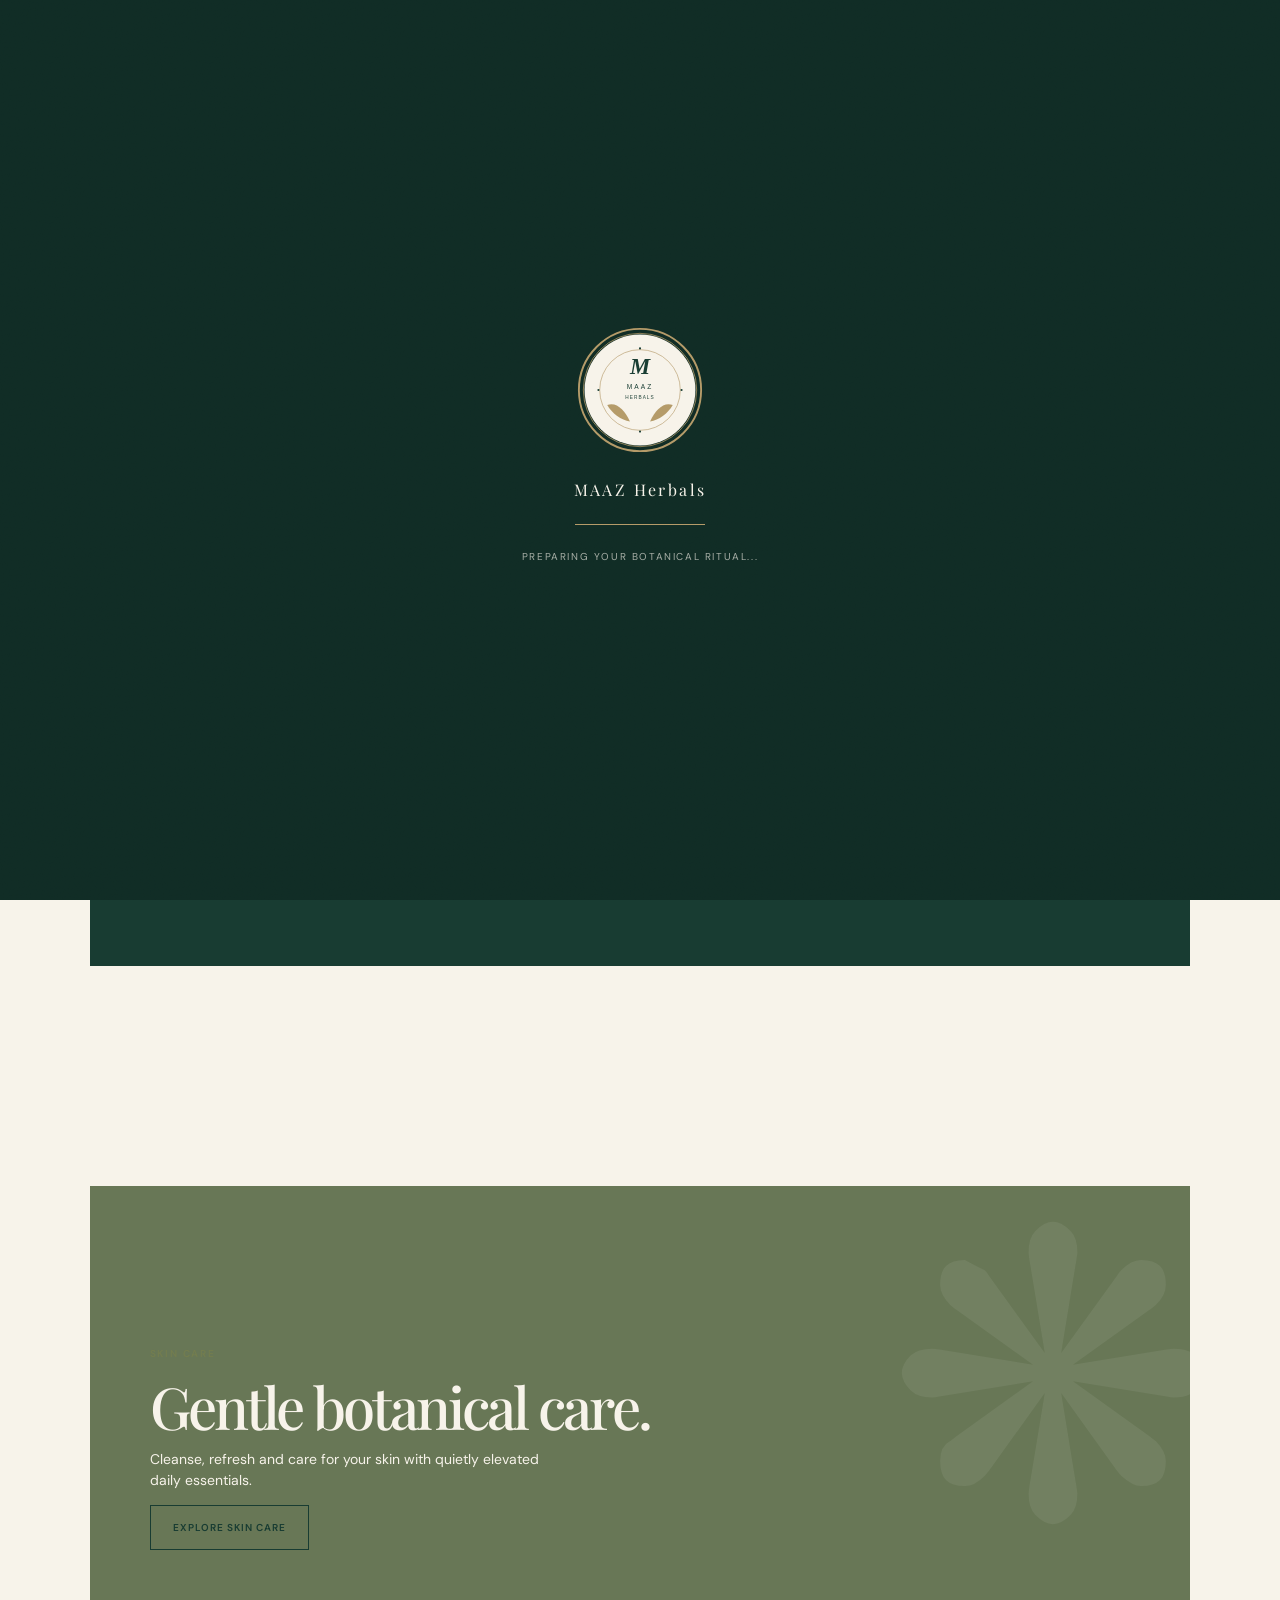
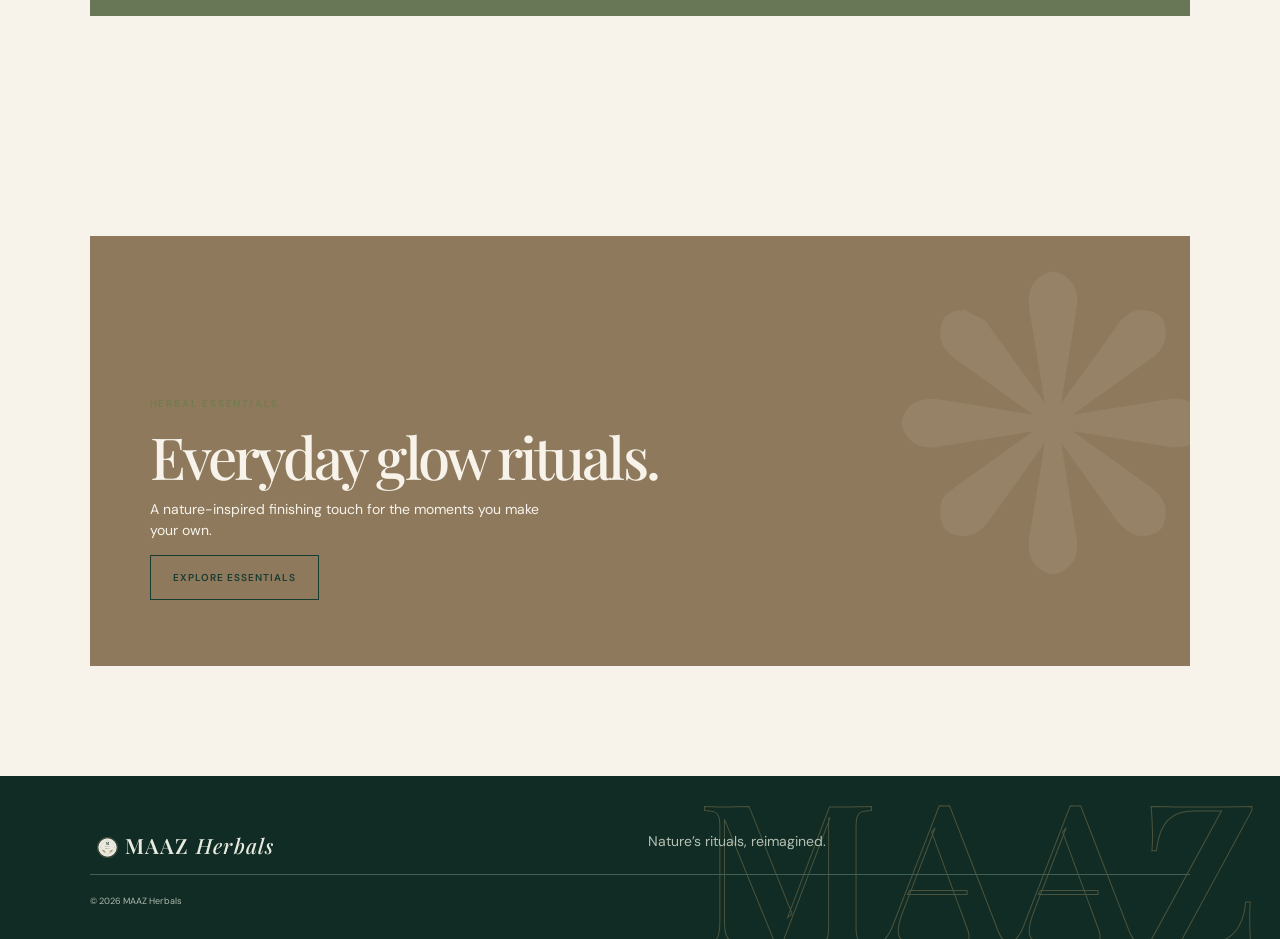
==== collections.html @ fff47025 "V1" ====
<!doctype html>
<html lang="en">

<head>
    <meta charset="UTF-8">
    <meta name="viewport" content="width=device-width,initial-scale=1">
    <title>Collections — MAAZ Herbals</title>
    <link rel="preconnect" href="https://fonts.googleapis.com">
    <link rel="preconnect" href="https://fonts.gstatic.com" crossorigin>
    <link
        href="https://fonts.googleapis.com/css2?family=DM+Sans:wght@400;500;600&family=Playfair+Display:ital,wght@0,500;0,600;1,500;1,600&display=swap"
        rel="stylesheet">
    <link rel="stylesheet" href="styles.css">
    <link rel="stylesheet" href="page.css">
    <link rel="stylesheet" href="premium.css">
</head>

<body>
    <div class="loader" id="loader"><img class="loader-seal" src="assets/maaz-seal.svg" alt="MAAZ Herbals seal">
        <div class="loader-name">MAAZ Herbals</div>
        <div class="loader-line"></div>
        <p>Preparing your botanical ritual...</p>
    </div>
    <header class="nav scrolled"><a class="brand" href="index.html"><i class="seal" aria-hidden="true"></i>MAAZ
            <span>Herbals</span></a>
        <nav><a href="index.html">Home</a><a href="shop.html">Shop</a><a href="collections.html">Collections</a><a
                href="story.html">Our Story</a></nav>
    </header>
    <main>
        <section class="page-hero reveal">
            <p class="eyebrow">N° 03 — Explore by ritual</p>
            <h1>Collections for your<br><em>everyday.</em></h1>
        </section>
        <section class="section">
            <div class="collection-banner reveal">
                <div>
                    <p class="eyebrow">Hair Care</p>
                    <h2>Rooted hair rituals.</h2>
                    <p>Discover our nature-inspired essential for an intentional hair-care moment.</p><a class="button"
                        href="shop.html">Explore hair care</a>
                </div>
        </section>
        <section class="section">
            <div class="collection-banner reveal" style="background:#687756">
                <div>
                    <p class="eyebrow">Skin Care</p>
                    <h2>Gentle botanical care.</h2>
                    <p>Cleanse, refresh and care for your skin with quietly elevated daily essentials.</p><a
                        class="button" href="shop.html">Explore skin care</a>
                </div>
        </section>
        <section class="section">
            <div class="collection-banner reveal" style="background:#8e795c">
                <div>
                    <p class="eyebrow">Herbal Essentials</p>
                    <h2>Everyday glow rituals.</h2>
                    <p>A nature-inspired finishing touch for the moments you make your own.</p><a class="button"
                        href="shop.html">Explore essentials</a>
                </div>
        </section>
    </main>
    <footer><b class="foot-mark">MAAZ</b><a class="brand" href="index.html"><i class="seal" aria-hidden="true"></i>MAAZ
            <span>Herbals</span></a>
        <p>Nature’s rituals, reimagined.</p><small>© 2026 MAAZ Herbals</small>
    </footer>
</body>

</html>
---- styles.css ----
:root{--forest:#183c32;--dark:#102c25;--sage:#aab8a0;--olive:#737d4f;--cream:#f7f3ea;--beige:#e9e0d2;--gold:#b49a68;--ink:#242824;--serif:'Playfair Display',Georgia,serif;--sans:'DM Sans',Arial,sans-serif}*{box-sizing:border-box}html{scroll-behavior:smooth}body{margin:0;background:var(--cream);color:var(--ink);font-family:var(--sans);font-size:14px;line-height:1.5}.locked{overflow:hidden}a{color:inherit;text-decoration:none}button,input,select{font:inherit}.loader{position:fixed;z-index:30;inset:0;background:var(--dark);color:var(--cream);display:grid;place-content:center;text-align:center;transition:opacity .7s,visibility .7s}.loader.done{opacity:0;visibility:hidden}.loader-mark{font:100px var(--serif);line-height:.8}.loader-name{font:16px var(--serif);letter-spacing:.15em;margin-top:14px}.loader-line{width:130px;border-top:1px solid var(--gold);margin:24px auto 14px;animation:line 2s ease-in-out infinite}.loader p,.eyebrow{font-size:10px;letter-spacing:.16em;text-transform:uppercase}.loader p{opacity:.65}@keyframes line{50%{width:20px}}.nav{height:82px;position:fixed;z-index:15;top:0;left:0;right:0;padding:0 5.5vw;display:flex;align-items:center;justify-content:space-between;color:var(--forest);transition:.3s}.nav.scrolled{height:66px;background:rgba(247,243,234,.94);border-bottom:1px solid #ded8cb;backdrop-filter:blur(8px)}.brand{font:600 21px var(--serif);letter-spacing:.06em}.brand span{font-style:italic;font-weight:500}.nav nav{display:flex;gap:31px;font-size:12px}.nav nav a:hover{color:var(--olive)}.nav-actions{display:flex;gap:16px;align-items:center}.nav button{background:none;border:0;color:inherit;cursor:pointer;font-size:13px;padding:6px}.nav button b{background:var(--forest);color:white;border-radius:50%;font-size:9px;padding:2px 5px}.menu{display:none}.hero{min-height:760px;display:grid;grid-template-columns:1.05fr .95fr;background:var(--beige);overflow:hidden}.hero-copy{padding:185px 7vw 80px;max-width:720px}.eyebrow{color:var(--olive);margin:0 0 17px;font-weight:600}.hero h1,h2{font:500 clamp(40px,5.1vw,76px)/.98 var(--serif);letter-spacing:-.045em;margin:0;color:var(--forest)}em{font-weight:500}.hero-copy>p:not(.eyebrow){max-width:400px;margin:28px 0;color:#47534b;font-size:15px}.button-row{display:flex;align-items:center;gap:27px}.button{border:1px solid var(--forest);background:transparent;color:var(--forest);padding:14px 22px;text-transform:uppercase;letter-spacing:.1em;font-size:10px;font-weight:600;cursor:pointer;transition:.25s;display:inline-block}.button.dark{background:var(--forest);color:var(--cream)}.button:hover{transform:translateY(-2px);background:var(--olive);border-color:var(--olive);color:white}.text-button{border:0;background:none;padding:0;cursor:pointer;font-size:11px;text-transform:uppercase;letter-spacing:.1em;font-weight:600}.text-button span{font-size:17px}.hero-art{position:relative;background:#d9dacd;overflow:hidden}.hero-art img{width:100%;height:100%;object-fit:cover;object-position:70% center;mix-blend-mode:multiply}.stamp{position:absolute;right:9%;bottom:9%;width:92px;height:92px;border:1px solid var(--forest);border-radius:50%;display:grid;place-content:center;text-align:center;color:var(--forest);font:9px/1.5 var(--sans);letter-spacing:.08em;transform:rotate(-12deg)}.section{padding:110px 7vw}.trust{display:grid;grid-template-columns:repeat(4,1fr);padding-top:37px;padding-bottom:37px;border-bottom:1px solid #d9d5ca;gap:20px}.trust div{display:grid;grid-template-columns:26px 1fr;align-items:center;border-right:1px solid #d9d5ca}.trust div:last-child{border:0}.trust i{grid-row:span 2;color:var(--olive);font-style:normal;font-size:20px}.trust strong{font-size:12px}.trust span{font-size:11px;color:#697168}.section-head{display:flex;justify-content:space-between;align-items:end;margin-bottom:42px}.section-head h2{font-size:45px}.product-grid{display:grid;grid-template-columns:repeat(4,1fr);gap:17px}.card{position:relative}.product-visual{background:#e6e1d4;height:310px;display:grid;place-items:center;overflow:hidden}.mock{position:relative;box-shadow:13px 18px 22px #7776;transition:transform .4s;display:grid;place-items:center;color:#eee;text-align:center;font:bold 11px var(--serif);letter-spacing:.12em}.card:hover .mock{transform:translateY(-8px) rotate(-2deg)}.mock i{font-weight:400}.mock.oil{width:92px;height:210px;background:linear-gradient(90deg,#513725,#9b673a,#3b261d);border-radius:9px 9px 18px 18px}.mock.oil:before{content:'';position:absolute;top:-28px;width:39px;height:30px;background:#28261d;border-radius:4px}.mock.jar{width:150px;height:115px;border-radius:8px 8px 25px 25px;background:#48604a}.mock.jar:before{content:'';position:absolute;top:-16px;width:162px;height:22px;background:#203c32;border-radius:5px}.mock.powder{width:145px;height:150px;background:#e9dac1;clip-path:polygon(9% 0,91% 0,100% 100%,0 100%);color:var(--forest)}.mock.bottle{width:105px;height:190px;background:#d9d1b9;border-radius:15px 15px 25px 25px;color:var(--forest)}.mock.bottle:before{content:'';position:absolute;top:-38px;width:35px;height:40px;border-radius:3px;background:#263c30}.mock span{position:relative;z-index:1}.card .eyebrow{margin:17px 0 4px;font-size:9px}.card h3{margin:0;font:500 19px var(--serif)}.price{font-size:12px;margin:7px 0 14px}.price small{margin-left:8px;color:var(--olive);font-size:9px}.add{border:0;border-top:1px solid #cfc9ba;width:100%;padding:12px 0;background:none;text-align:left;text-transform:uppercase;letter-spacing:.1em;font-size:9px;font-weight:bold;cursor:pointer}.add span{float:right;font-size:17px;line-height:9px}.wish{position:absolute;z-index:1;right:10px;top:9px;border:0;background:none;font-size:24px;color:var(--forest);cursor:pointer}.feature{background:var(--forest);color:var(--cream);display:grid;grid-template-columns:1fr 1fr;padding:0}.feature-image{height:600px;position:relative;overflow:hidden}.feature-image img{width:100%;height:100%;object-fit:cover;mix-blend-mode:screen;opacity:.8}.image-note{position:absolute;bottom:35px;left:35px;font:italic 20px var(--serif)}.feature-copy{padding:100px 10%;align-self:center}.feature h2{color:var(--cream);font-size:49px}.feature-copy>p:not(.eyebrow){color:#d7dfd4;margin:26px 0}.feature-copy ul{list-style:'—  ';padding-left:18px;margin:24px 0 33px;color:#d7dfd4;font-size:12px}.feature .button{border-color:var(--cream)}.categories{display:grid;grid-template-columns:repeat(3,1fr);gap:16px}.category{height:400px;display:flex;flex-direction:column;justify-content:end;padding:30px;color:white;position:relative;overflow:hidden;background:#677950}.category:before{content:'❋';font:280px/1 var(--serif);position:absolute;right:-35px;top:-45px;opacity:.18;transition:.5s}.category:hover:before{transform:scale(1.12) rotate(12deg)}.category.skin{background:#9a8767}.category.powder{background:#4d6040}.category span{font:32px var(--serif);z-index:1}.category small{margin:7px 0 22px;z-index:1}.category b{font-size:10px;letter-spacing:.1em;text-transform:uppercase;z-index:1}.story{padding:130px 14vw;background:#e4dfd1;display:grid;grid-template-columns:1.2fr 1fr;gap:90px;position:relative;overflow:hidden}.story h2{font-size:47px}.story>div:last-of-type{padding-top:50px;color:#576159}.story .text-button{margin-top:15px;color:var(--forest)}.story-leaf{position:absolute;right:4%;top:-60px;color:#bdc3b1;font:270px var(--serif);opacity:.55}.benefits{display:flex;justify-content:space-between;padding-top:28px;padding-bottom:28px;border-bottom:1px solid #d9d5ca;border-top:1px solid #d9d5ca;text-transform:uppercase;color:var(--forest);font-size:10px;letter-spacing:.08em}.benefits span:before{content:'✦';color:var(--gold);margin-right:8px}.newsletter{text-align:center;padding:120px 20px;background:#f0ebdf}.newsletter h2{font-size:54px}.newsletter>p:not(.eyebrow){color:#5c655c}.newsletter form{display:flex;max-width:480px;margin:28px auto 10px}.newsletter input,.filters input,.filters select{border:1px solid #bfbbae;background:transparent;padding:15px;font-size:12px;outline-color:var(--forest)}.newsletter input{flex:1;border-right:0}.newsletter .button{padding:14px 18px}.newsletter small{color:var(--olive)}.shop-all{background:#fbf9f3}.filters{display:flex;gap:10px;margin-bottom:28px}.filters input{flex:1}.filters select{min-width:160px}.cart,.search-panel{position:fixed;z-index:22;background:var(--cream);top:0;bottom:0;right:0;width:min(440px,100%);padding:55px 34px 30px;transform:translateX(105%);transition:transform .4s cubic-bezier(.2,.8,.2,1);box-shadow:-15px 0 30px #0002;overflow:auto}.search-panel{left:0;width:100%;transform:translateY(-105%);text-align:center;padding:100px 10vw}.cart.open,.search-panel.open{transform:none}.close{position:absolute;right:25px;top:20px;border:0;background:none;font-size:29px;cursor:pointer}.cart h2{font-size:36px;margin-bottom:30px}.cart-bottom{position:sticky;bottom:-30px;background:var(--cream);padding:20px 0 0;border-top:1px solid #d4cec0}.cart-bottom>div{display:flex;justify-content:space-between;font-size:13px}.cart-bottom small{display:block;color:#647064;margin:8px 0 15px}.cart-bottom .button{width:100%;margin-bottom:15px}.cart-bottom .text-button{display:block;margin:auto}.cart-item{display:grid;grid-template-columns:80px 1fr;gap:15px;margin:17px 0}.cart-item .mock{transform:scale(.55);margin:-45px auto}.cart-item>div:nth-child(2){padding-top:4px}.cart-item strong,.cart-item small{display:block;font-size:12px}.cart-item small{color:#657064;margin:4px 0}.qty{display:flex;align-items:center;gap:8px}.qty button{border:1px solid #cbc5b8;background:none;width:23px;height:23px;cursor:pointer}.qty .remove{width:auto;padding:0 6px;border:0;font-size:9px;text-transform:uppercase}.scrim{position:fixed;z-index:20;inset:0;background:#102c2588;opacity:0;pointer-events:none;transition:.25s}.scrim.open{opacity:1;pointer-events:auto}.search-panel input{width:min(700px,100%);font:34px var(--serif);border:0;border-bottom:1px solid var(--forest);padding:15px 0}.search-results{max-width:700px;margin:28px auto;text-align:left;display:grid;grid-template-columns:repeat(3,1fr);gap:15px}.search-results button{border:0;background:#eee8db;padding:12px;display:flex;align-items:center;gap:5px;text-align:left;cursor:pointer}.search-results .mock{transform:scale(.32);width:60px;height:75px;margin:-25px}.search-results small{display:block;color:#617063;font-size:9px;margin-top:3px}.search-results b{margin-left:auto}.empty{grid-column:1/-1;padding:40px 0;color:#667167;text-align:center}.cart-empty{padding:80px 0;text-align:left}.toast{position:fixed;z-index:40;right:25px;bottom:25px;background:var(--forest);color:white;padding:16px 20px;font-size:12px;transform:translateY(120px);transition:.3s;box-shadow:0 8px 20px #0003}.toast.show{transform:none}footer{padding:55px 7vw 30px;background:var(--dark);color:#e8ebdf;display:grid;grid-template-columns:1fr 1fr;gap:15px}footer p{color:#b6c0b3;margin:0}footer div{display:flex;gap:20px;justify-content:end;font-size:11px;text-transform:uppercase;letter-spacing:.08em}footer small{grid-column:1/-1;border-top:1px solid #406055;padding-top:20px;color:#afbaad;font-size:9px}@media(max-width:800px){.nav{height:65px;padding:0 5vw}.nav nav{display:none;position:absolute;top:65px;left:0;right:0;padding:20px 5vw;background:var(--cream);border-top:1px solid #ddd;flex-direction:column}.nav nav.mobile-open{display:flex}.account{display:none}.menu{display:block!important}.hero{grid-template-columns:1fr;min-height:auto}.hero-copy{padding:125px 7vw 55px}.hero-art{height:480px}.trust{grid-template-columns:1fr 1fr}.trust div:nth-child(2){border:0}.trust div:nth-child(-n+2){padding-bottom:15px;border-bottom:1px solid #d9d5ca}.trust div:nth-child(n+3){padding-top:15px}.product-grid{grid-template-columns:repeat(2,1fr)}.feature{grid-template-columns:1fr}.feature-image{height:360px}.feature-copy{padding:65px 7vw}.categories{grid-template-columns:1fr}.category{height:280px}.story{grid-template-columns:1fr;padding:90px 8vw;gap:25px}.story>div:last-of-type{padding-top:0}.benefits{flex-wrap:wrap;gap:18px}.filters{flex-wrap:wrap}.filters input{flex-basis:100%}.filters select{flex:1}.search-results{grid-template-columns:1fr 1fr}}@media(max-width:430px){.nav-actions{gap:4px}.nav-actions button{font-size:11px}.hero h1{font-size:47px}.section{padding:75px 5vw}.section-head h2,.feature h2,.story h2{font-size:38px}.product-visual{height:220px}.card h3{font-size:16px}.trust{padding-left:5vw;padding-right:5vw}.trust div{grid-template-columns:22px 1fr}.newsletter{padding:80px 20px}.newsletter h2{font-size:42px}.newsletter form{display:block}.newsletter input{width:100%;border-right:1px solid #bfbbae;margin-bottom:8px}.newsletter .button{width:100%}.search-panel{padding:90px 6vw}.search-panel input{font-size:25px}footer{grid-template-columns:1fr}footer div{justify-content:flex-start;flex-wrap:wrap}}
@media(prefers-reduced-motion:reduce){*,*:before,*:after{animation:none!important;transition:none!important}html{scroll-behavior:auto}}
---- page.css ----
.product-visual{border:0;width:100%;cursor:pointer;background:#e6e1d4}.product-image{width:100%;height:100%;object-fit:contain;display:block;mix-blend-mode:multiply;transition:transform .45s ease}.card:hover .product-image{transform:scale(1.07) translateY(-4px)}.product-page{padding-top:120px}.product-page-grid{display:grid;grid-template-columns:1fr 1fr;gap:8vw;margin-top:28px}.page-image{min-height:560px;background:#e7e1d4;padding:50px}.page-image .product-image{height:100%;object-fit:contain}.page-copy h1{font:500 52px/1 var(--serif);color:var(--forest);margin:0}.page-copy>p:not(.eyebrow){color:#58635b;margin:24px 0}.detail-price{font:18px var(--serif)!important;color:var(--forest)!important}.detail-price small{font:10px var(--sans);color:var(--olive);margin-left:9px}.detail-quantity{display:flex;gap:13px;align-items:center;margin:27px 0}.detail-quantity span{margin-right:auto;text-transform:uppercase;font-size:10px;letter-spacing:.1em}.detail-quantity button{width:30px;height:30px;background:none;border:1px solid #c8c1b2;cursor:pointer}.page-copy>.button{margin-right:7px}.page-copy details{border-top:1px solid #d0c9b9;padding:16px 0;font-size:12px}.page-copy details:last-child{border-bottom:1px solid #d0c9b9}.page-copy summary{text-transform:uppercase;letter-spacing:.1em;font-size:10px;font-weight:bold;cursor:pointer}.page-copy details p{color:#637067}.related h2{font-size:45px;margin-bottom:35px}.page-hero{padding:160px 7vw 80px;background:var(--beige);text-align:center}.page-hero h1{font:500 67px/1 var(--serif);color:var(--forest);margin:0}.page-hero p{max-width:520px;margin:18px auto;color:#576158}.collection-banner{min-height:430px;padding:60px;background:var(--forest);color:var(--cream);display:flex;align-items:end;position:relative;overflow:hidden}.collection-banner:after{content:'❋';position:absolute;right:-30px;top:-100px;font:400px var(--serif);color:#fff1;}.collection-banner h2{color:var(--cream);font-size:58px;position:relative;z-index:1}.collection-banner p{position:relative;z-index:1;max-width:420px}.story-page{padding:145px 12vw 110px;background:#e5e0d3;display:grid;grid-template-columns:1fr 1fr;gap:9vw}.story-page h1{font:500 64px/1 var(--serif);color:var(--forest);margin:0}.story-page p{font-size:16px;color:#516057}.story-values{display:grid;grid-template-columns:repeat(3,1fr);gap:16px}.story-values article{padding:30px;background:#f7f3ea}.story-values h3{font:24px var(--serif);color:var(--forest)}@media(max-width:700px){.product-page-grid,.story-page{grid-template-columns:1fr;gap:35px}.product-page{padding-top:95px}.page-image{min-height:350px;padding:25px}.page-copy h1,.page-hero h1,.story-page h1{font-size:42px}.product-page .button{width:100%;margin:5px 0}.story-page{padding:110px 7vw 70px}.story-values{grid-template-columns:1fr}.collection-banner{min-height:310px;padding:30px}.collection-banner h2{font-size:42px}}
---- premium.css ----
/* ==========================================================================
   MAAZ HERBALS — Premium & Artistic Pass
   Atmosphere · Typography · Identity · Motion · Parity
   Loaded after styles.css / page.css / campaign.css on every page.
   ========================================================================== */

/* ---------- 1. Atmosphere: paper grain, soft depth, rules ---------- */
body::after{content:'';position:fixed;inset:0;z-index:999;pointer-events:none;opacity:.05;mix-blend-mode:overlay;
background:url("data:image/svg+xml,%3Csvg xmlns='http://www.w3.org/2000/svg' width='160' height='160'%3E%3Cfilter id='n'%3E%3CfeTurbulence type='fractalNoise' baseFrequency='.85' numOctaves='3' stitchTiles='stitch'/%3E%3C/filter%3E%3Crect width='160' height='160' filter='url(%23n)'/%3E%3C/svg%3E")}
::selection{background:var(--gold);color:var(--cream)}
*{scrollbar-width:thin;scrollbar-color:var(--gold) transparent}
::-webkit-scrollbar{width:10px;height:10px}
::-webkit-scrollbar-track{background:transparent}
::-webkit-scrollbar-thumb{background:linear-gradient(180deg,var(--forest),var(--olive));border-radius:10px}
:focus-visible{outline:2px solid var(--gold);outline-offset:2px}
.scrim.open{backdrop-filter:blur(7px) saturate(.9)}
.nav.scrolled{border-bottom-color:var(--gold)}
.nav.scrolled{box-shadow:0 1px 0 var(--gold),0 10px 26px -14px #102c2530}
/* nav: consistent three-zone centering — brand | links | actions */
.nav{display:grid;grid-template-columns:1fr auto 1fr;align-items:center}
.nav nav{justify-self:center;gap:34px}
.nav nav a{font-size:14px;font-weight:600;letter-spacing:.03em}
.nav-actions{justify-self:end}
.nav-actions button{font-size:13px;font-weight:600}
.card{transition:transform .4s cubic-bezier(.2,.8,.2,1),box-shadow .4s cubic-bezier(.2,.8,.2,1);overflow:hidden}
.card:hover{transform:translateY(-5px);box-shadow:0 26px 48px -18px #102c2540}
.product-visual{box-shadow:0 6px 22px -14px #102c2540}
.filters input,.filters select{border-color:#c9c2b3}
.search-panel input{border-bottom:2px solid var(--gold)}
.cart-item{border-bottom:1px dashed #cfc9ba;padding-bottom:12px}
.cart .empty strong{font:500 19px var(--serif)}

/* ---------- 2. Typography: tighter display type, editorial details ---------- */
.hero h1,h2{letter-spacing:-.05em}
.section-head h2{letter-spacing:-.04em}
.story h2,.newsletter h2,.related h2,.story-page h1,.page-hero h1{letter-spacing:-.04em}
.eyebrow{letter-spacing:.18em}
.hero .eyebrow{color:var(--gold)}
.section-head .eyebrow:after,.page-hero .eyebrow:after{content:'';display:inline-block;width:34px;height:1px;background:var(--gold);margin:0 0 11px 10px}

/* animated link rules */
.nav nav a,.text-button,footer div a{position:relative}
.nav nav a:after,.text-button:after,footer div a:after{content:'';position:absolute;left:0;bottom:-3px;height:1px;width:100%;background:var(--gold);transform:scaleX(0);transform-origin:left;transition:transform .45s cubic-bezier(.2,.8,.2,1)}
.nav nav a:hover:after,.text-button:hover:after,footer div a:hover:after{transform:scaleX(1)}
.text-button:hover{color:var(--gold)}
.text-button span{display:inline-block;transition:transform .3s}
.text-button:hover span{transform:translateX(5px)}

/* buttons get a sheen sweep */
.button{position:relative;overflow:hidden}
.button.dark{box-shadow:0 12px 26px -14px #102c2580}
.button:before{content:'';position:absolute;top:0;left:-120%;width:60%;height:100%;background:linear-gradient(100deg,transparent,rgba(247,243,234,.45),transparent);transform:skewX(-18deg);transition:left .5s ease}
.button:hover:before{left:130%}

/* loader becomes the seal */
.loader-seal{width:126px;height:126px;object-fit:contain;margin:0 auto 12px;animation:seal-spin 3.6s ease-in-out infinite}
@keyframes seal-spin{0%,100%{transform:rotate(0deg)}50%{transform:rotate(9deg)}}

/* ---------- 3. Identity: seal mark, botanical motif, watermarks ---------- */
.seal{display:inline-block;width:21px;height:21px;background:url('assets/maaz-seal.svg') center/contain no-repeat;margin:0 7px -4px;opacity:.95;transition:transform .4s ease;vertical-align:baseline}
.brand:hover .seal{transform:rotate(12deg)}
.motif{position:absolute;z-index:0;background:url('assets/botanical-motif.svg') center/contain no-repeat;pointer-events:none}
.hero-art .motif{width:300px;height:240px;left:6%;bottom:7%;opacity:.1;transform:rotate(-8deg);mix-blend-mode:multiply}
.story .motif{width:250px;height:210px;left:4%;top:40px;opacity:.15;transform:rotate(-4deg)}
.newsletter .motif{width:280px;height:230px;right:6%;bottom:24px;opacity:.12;transform:rotate(6deg)}
.story-page .motif{width:290px;height:240px;right:5%;bottom:40px;opacity:.13;transform:rotate(5deg)}
.category:after{content:'';position:absolute;left:16px;bottom:150px;width:150px;height:120px;background:url('assets/botanical-motif.svg') center/contain no-repeat;opacity:.14;pointer-events:none;transition:transform .6s ease}
.category:hover:after{transform:rotate(8deg) scale(1.1)}
.watermark{position:absolute;inset:0;display:grid;place-items:center;pointer-events:none}
.watermark span{font:600 clamp(120px,20vw,290px)/1 var(--serif);color:rgba(180,154,104,.07);-webkit-text-stroke:1.5px var(--gold);opacity:.55}
.shop-all{position:relative;overflow:hidden}
.newsletter{position:relative;overflow:hidden}
.story-page{position:relative;overflow:hidden}
footer{position:relative;overflow:hidden}
.foot-mark{position:absolute;right:1.5%;bottom:-26px;font:600 200px/1 var(--serif);color:transparent;-webkit-text-stroke:1px rgba(180,154,104,.6);opacity:.6;pointer-events:none}
footer .brand,footer p,footer div,footer small{position:relative;z-index:1}

/* editorial pull quote + drop cap */
.story>div:last-of-type>p:first-of-type:first-letter{font:500 58px/1 var(--serif);color:var(--forest);float:left;margin:2px 10px 0 0}
.pull{font:italic 22px/1.5 var(--serif);color:var(--olive);margin:30px 0 0;max-width:430px}
.pull:before{content:'“';font-size:36px;color:var(--gold)}

/* ---------- 4. Motion: scroll reveals, hero stagger, quick-add ---------- */
@keyframes rise{from{opacity:0;transform:translateY(24px)}to{opacity:1;transform:none}}
@media(prefers-reduced-motion:no-preference){
.js .reveal{opacity:0;transform:translateY(26px);transition:opacity .9s ease,transform .9s cubic-bezier(.2,.8,.2,1)}
.reveal.in{opacity:1;transform:none}
.loader.done~main .hero .hero-copy>*{opacity:0;animation:rise .9s cubic-bezier(.2,.8,.2,1) forwards}
.hero-copy>*:nth-child(1){animation-delay:.2s}
.hero-copy>*:nth-child(2){animation-delay:.36s}
.hero-copy>*:nth-child(3){animation-delay:.52s}
.hero-copy>*:nth-child(4){animation-delay:.68s}
.categories .category:nth-child(1){transition-delay:.05s}
.categories .category:nth-child(2){transition-delay:.16s}
.categories .category:nth-child(3){transition-delay:.27s}
.story-values article:nth-child(2){transition-delay:.12s}
.story-values article:nth-child(3){transition-delay:.24s}
}
@media(hover:hover) and (min-width:900px){.add{transform:translateY(30px)}.card:hover .add{transform:none}}

/* sticky quick-buy bar (product page) */
.buybar{position:fixed;left:0;right:0;bottom:0;z-index:19;background:var(--cream);border-top:2px solid var(--gold);padding:13px 6vw;display:flex;align-items:center;gap:16px;transform:translateY(110%);transition:transform .45s cubic-bezier(.2,.8,.2,1);box-shadow:0 -12px 28px -16px #102c2540}
.buybar.show{transform:none}
.buybar-name{font:500 16px var(--serif);color:var(--forest);white-space:nowrap;overflow:hidden;text-overflow:ellipsis}
.buybar-price{font:17px var(--serif);color:var(--gold);margin-left:12px;white-space:nowrap}
.buybar .button{padding:11px 20px;margin-left:auto}

/* ---------- 5. Parity: unified quick-view / product detail styles ---------- */
.page-image,.detail-visual{position:relative}
.page-image .card-no,.detail-visual .card-no{top:18px;left:20px}
.card-no{position:absolute;left:14px;top:14px;z-index:2;color:var(--gold);font:600 10px var(--sans);letter-spacing:.22em}
.ingr{font:11px var(--sans);color:var(--olive);margin:2px 0 0;letter-spacing:.03em}
.product-detail{position:fixed;z-index:22;inset:0;background:var(--cream);overflow:auto;transform:translateY(105%);transition:transform .4s cubic-bezier(.2,.8,.2,1);padding:85px 8vw}
.product-detail.open{transform:none}
.product-detail #detailContent{max-width:1000px;margin:auto;display:grid;grid-template-columns:1fr 1fr;gap:8vw}
.detail-visual{min-height:500px;background:#e4dfd2;display:grid;place-items:center}
.detail-visual .mock{transform:scale(1.7)}
.detail-copy h2{font-size:52px}
.detail-copy>p:not(.eyebrow){color:#5d665e}
.detail-price{font-size:17px!important;color:var(--forest)!important}
.detail-price small{font:10px var(--sans);color:var(--olive);margin-left:10px}
.detail-quantity{display:flex;align-items:center;gap:13px;margin:28px 0}
.detail-quantity span{margin-right:auto;text-transform:uppercase;font-size:10px;letter-spacing:.1em}
.detail-quantity button{width:28px;height:28px;border:1px solid #c9c2b3;background:none;cursor:pointer}
.detail-copy>.button{margin-right:6px}
.detail-copy details{border-top:1px solid #d2ccbe;padding:16px 0;font-size:12px}
.detail-copy details:last-child{border-bottom:1px solid #d2ccbe}
.detail-copy summary{cursor:pointer;text-transform:uppercase;letter-spacing:.08em;font-size:10px;font-weight:bold}
.detail-copy details p{color:#657067}
@media(max-width:650px){.product-detail{padding:70px 5vw 30px}.product-detail #detailContent{grid-template-columns:1fr}.detail-visual{min-height:310px}.detail-visual .mock{transform:scale(1.1)}.detail-copy h2{font-size:40px}.detail-copy>.button{width:100%;margin:5px 0}}
@media(max-width:700px){.page-image .card-no{top:12px;left:14px}}

/* ---------- 6. Reduced-motion guard ---------- */
@media(prefers-reduced-motion:reduce){.js .reveal{opacity:1!important;transform:none!important}.hero-copy>*{opacity:1;animation:none}.watermark span,.foot-mark,.loader-seal{animation:none!important;opacity:.85}}
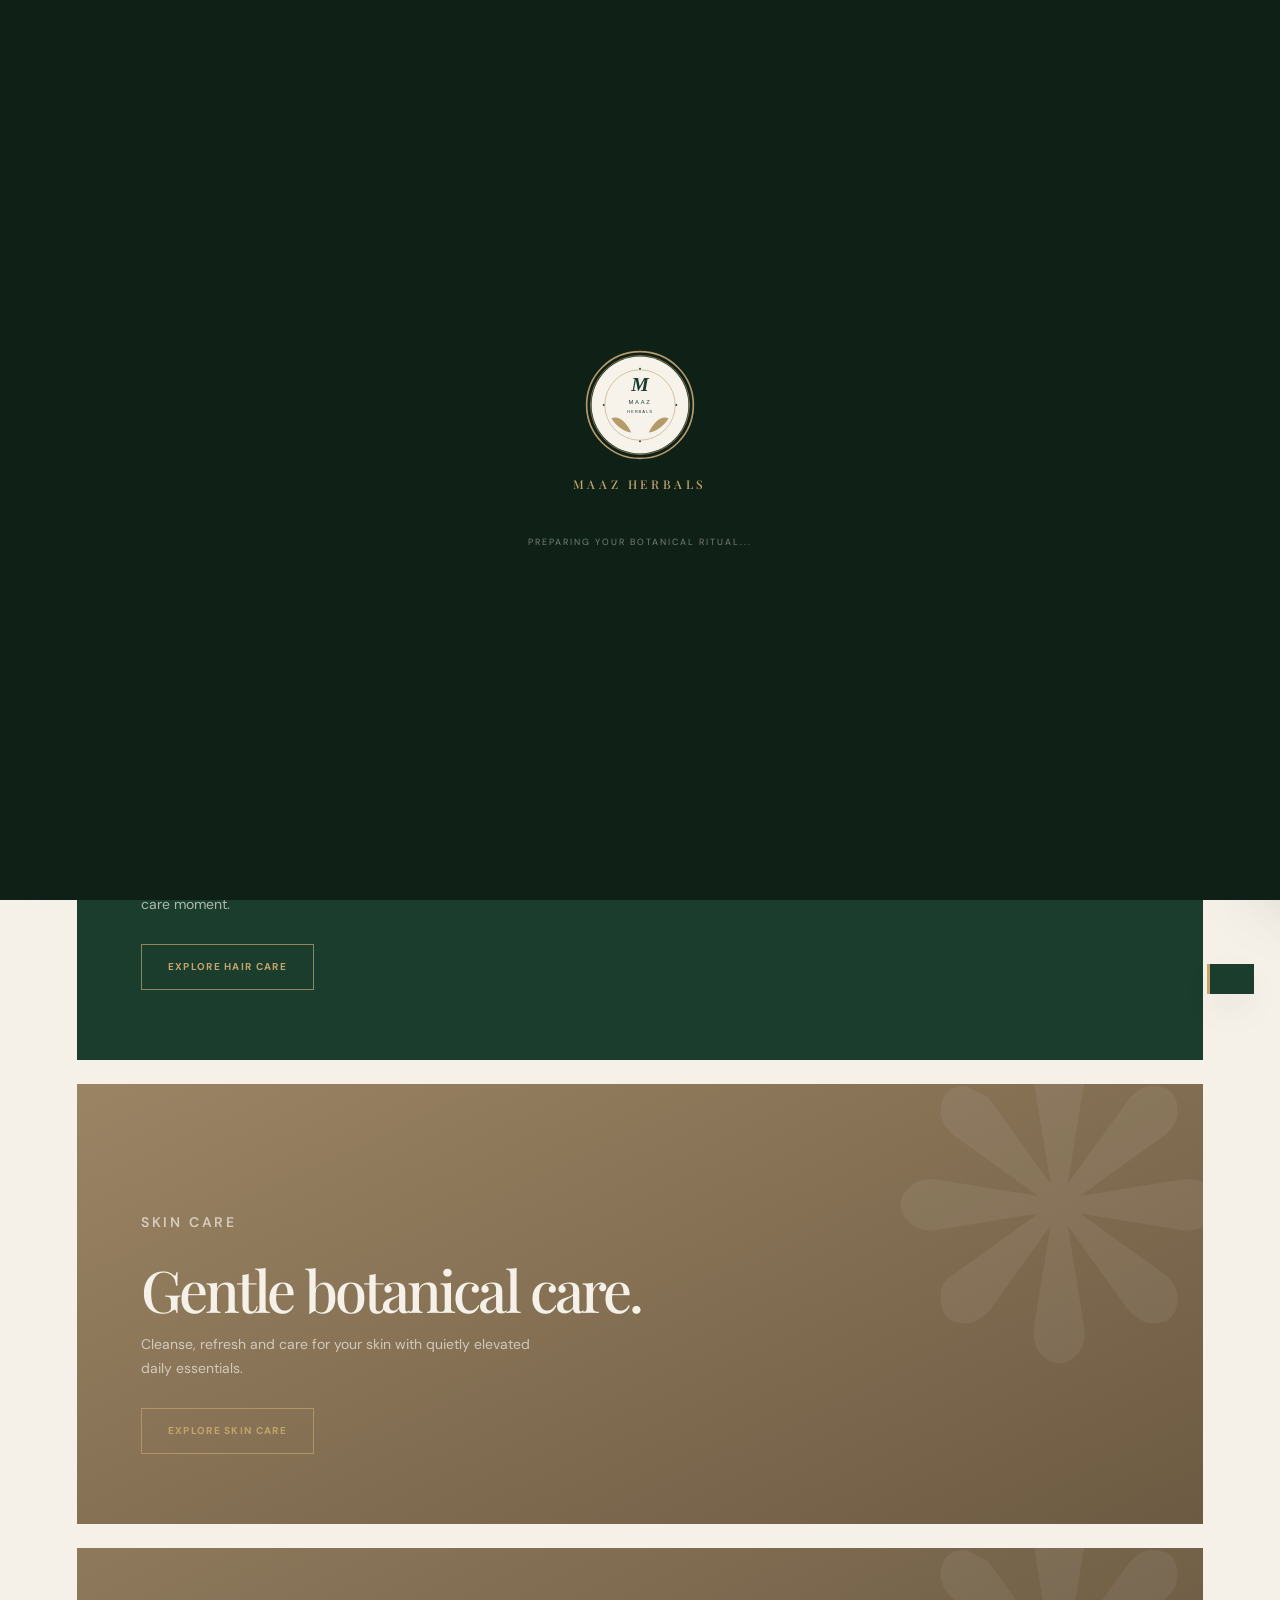
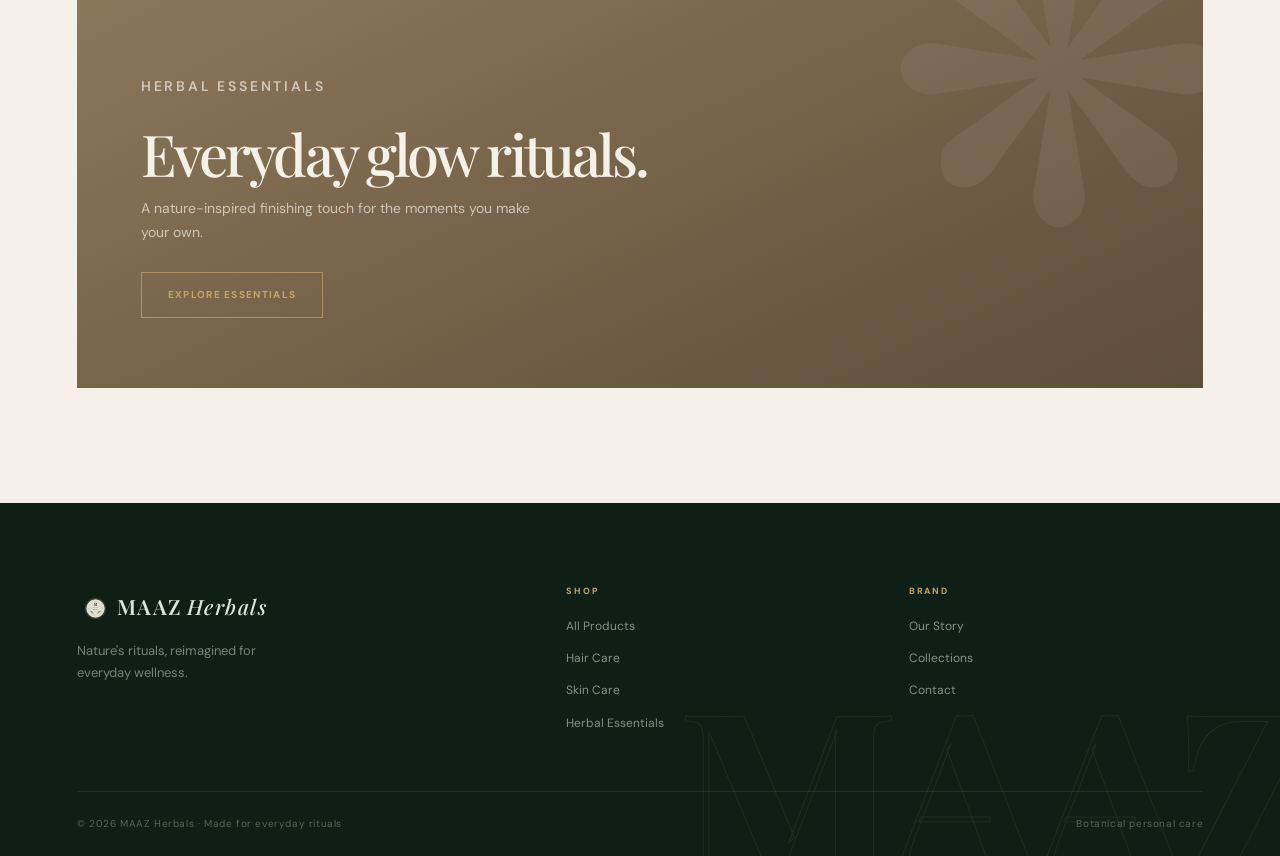
==== commit 5907fe71: "v2" ====
--- a/collections.html
+++ b/collections.html
@@ -1,68 +1,135 @@
 <!doctype html>
 <html lang="en">
+<head>
+  <meta charset="UTF-8">
+  <meta name="viewport" content="width=device-width, initial-scale=1.0">
+  <meta name="description" content="Collections — MAAZ Herbals. Explore our botanical care collections for everyday rituals.">
+  <meta name="theme-color" content="#0e2016">
+  <title>Collections — MAAZ Herbals</title>
+  <link rel="preconnect" href="https://fonts.googleapis.com">
+  <link rel="preconnect" href="https://fonts.gstatic.com" crossorigin>
+  <link href="https://fonts.googleapis.com/css2?family=DM+Sans:wght@400;500;600;700&family=Playfair+Display:ital,wght@0,500;0,600;1,500;1,600&display=swap" rel="stylesheet">
+  <link rel="stylesheet" href="styles.css">
+  <link rel="stylesheet" href="page.css">
+  <link rel="stylesheet" href="premium.css">
+  <link rel="stylesheet" href="responsive.css">
+</head>
+<body>
 
-<head>
-    <meta charset="UTF-8">
-    <meta name="viewport" content="width=device-width,initial-scale=1">
-    <title>Collections — MAAZ Herbals</title>
-    <link rel="preconnect" href="https://fonts.googleapis.com">
-    <link rel="preconnect" href="https://fonts.gstatic.com" crossorigin>
-    <link
-        href="https://fonts.googleapis.com/css2?family=DM+Sans:wght@400;500;600&family=Playfair+Display:ital,wght@0,500;0,600;1,500;1,600&display=swap"
-        rel="stylesheet">
-    <link rel="stylesheet" href="styles.css">
-    <link rel="stylesheet" href="page.css">
-    <link rel="stylesheet" href="premium.css">
-</head>
+  <!-- Loader -->
+  <div class="loader" id="loader">
+    <img class="loader-seal" src="assets/maaz-seal.svg" alt="MAAZ Herbals seal">
+    <div class="loader-name">MAAZ Herbals</div>
+    <div class="loader-line"></div>
+    <p>Preparing your botanical ritual...</p>
+  </div>
 
-<body>
-    <div class="loader" id="loader"><img class="loader-seal" src="assets/maaz-seal.svg" alt="MAAZ Herbals seal">
-        <div class="loader-name">MAAZ Herbals</div>
-        <div class="loader-line"></div>
-        <p>Preparing your botanical ritual...</p>
+  <!-- Toast -->
+  <div class="toast" id="toast" role="status" aria-live="polite"></div>
+
+  <!-- Scrim -->
+  <div class="scrim" id="scrim"></div>
+
+  <!-- Cart -->
+  <aside class="cart" id="cart" aria-label="Shopping bag">
+    <button class="close" data-close="cart" aria-label="Close cart">×</button>
+    <p class="eyebrow">Your botanical basket</p>
+    <h2>Shopping bag <span id="cartCount">(0)</span></h2>
+    <div id="cartItems"></div>
+    <div class="cart-bottom">
+      <div><span>Subtotal</span><strong id="subtotal">₹0</strong></div>
+      <small>Shipping calculated at checkout</small>
+      <button class="button dark" id="checkout">Checkout</button>
+      <button class="text-button" data-close="cart">Continue shopping</button>
     </div>
-    <header class="nav scrolled"><a class="brand" href="index.html"><i class="seal" aria-hidden="true"></i>MAAZ
-            <span>Herbals</span></a>
-        <nav><a href="index.html">Home</a><a href="shop.html">Shop</a><a href="collections.html">Collections</a><a
-                href="story.html">Our Story</a></nav>
-    </header>
-    <main>
-        <section class="page-hero reveal">
-            <p class="eyebrow">N° 03 — Explore by ritual</p>
-            <h1>Collections for your<br><em>everyday.</em></h1>
-        </section>
-        <section class="section">
-            <div class="collection-banner reveal">
-                <div>
-                    <p class="eyebrow">Hair Care</p>
-                    <h2>Rooted hair rituals.</h2>
-                    <p>Discover our nature-inspired essential for an intentional hair-care moment.</p><a class="button"
-                        href="shop.html">Explore hair care</a>
-                </div>
-        </section>
-        <section class="section">
-            <div class="collection-banner reveal" style="background:#687756">
-                <div>
-                    <p class="eyebrow">Skin Care</p>
-                    <h2>Gentle botanical care.</h2>
-                    <p>Cleanse, refresh and care for your skin with quietly elevated daily essentials.</p><a
-                        class="button" href="shop.html">Explore skin care</a>
-                </div>
-        </section>
-        <section class="section">
-            <div class="collection-banner reveal" style="background:#8e795c">
-                <div>
-                    <p class="eyebrow">Herbal Essentials</p>
-                    <h2>Everyday glow rituals.</h2>
-                    <p>A nature-inspired finishing touch for the moments you make your own.</p><a class="button"
-                        href="shop.html">Explore essentials</a>
-                </div>
-        </section>
-    </main>
-    <footer><b class="foot-mark">MAAZ</b><a class="brand" href="index.html"><i class="seal" aria-hidden="true"></i>MAAZ
-            <span>Herbals</span></a>
-        <p>Nature’s rituals, reimagined.</p><small>© 2026 MAAZ Herbals</small>
-    </footer>
+  </aside>
+
+  <!-- Navigation -->
+  <header class="nav scrolled" id="nav">
+    <a class="brand" href="index.html"><i class="seal" aria-hidden="true"></i>MAAZ <span>Herbals</span></a>
+    <nav aria-label="Main navigation">
+      <a href="index.html">Home</a>
+      <a href="shop.html">Shop</a>
+      <a href="story.html">Our Story</a>
+      <a href="collections.html">Collections</a>
+    </nav>
+    <div class="nav-actions">
+      <button aria-label="Shopping bag" id="openCart">Bag <b id="navCount">0</b></button>
+      <button class="menu" id="mobileMenu" aria-label="Open menu" aria-expanded="false">☰</button>
+    </div>
+  </header>
+
+  <main>
+    <!-- Page hero -->
+    <section class="page-hero reveal">
+      <p class="eyebrow">N° 03 — Explore by ritual</p>
+      <h1>Collections for your<br><em>everyday.</em></h1>
+      <p>Discover our curated categories of botanical personal care essentials.</p>
+    </section>
+
+    <!-- Collection banners -->
+    <section class="section" style="display:flex;flex-direction:column;gap:24px;">
+
+      <div class="collection-banner reveal">
+        <div>
+          <p class="eyebrow">Hair Care</p>
+          <h2>Rooted hair rituals.</h2>
+          <p>Discover our nature-inspired essential for an intentional hair-care moment.</p>
+          <a class="button" href="shop.html">Explore hair care</a>
+        </div>
+      </div>
+
+      <div class="collection-banner reveal" style="background:linear-gradient(155deg,#9b8464,#6c5a42)">
+        <div>
+          <p class="eyebrow">Skin Care</p>
+          <h2>Gentle botanical care.</h2>
+          <p>Cleanse, refresh and care for your skin with quietly elevated daily essentials.</p>
+          <a class="button" href="shop.html">Explore skin care</a>
+        </div>
+      </div>
+
+      <div class="collection-banner reveal" style="background:linear-gradient(155deg,#8e795c,#5d4e38)">
+        <div>
+          <p class="eyebrow">Herbal Essentials</p>
+          <h2>Everyday glow rituals.</h2>
+          <p>A nature-inspired finishing touch for the moments you make your own.</p>
+          <a class="button" href="shop.html">Explore essentials</a>
+        </div>
+      </div>
+
+    </section>
+  </main>
+
+  <!-- Footer -->
+  <footer>
+    <b class="foot-mark" aria-hidden="true">MAAZ</b>
+    <div class="foot-brand">
+      <a class="brand" href="index.html"><i class="seal" aria-hidden="true"></i>MAAZ <span>Herbals</span></a>
+      <p>Nature's rituals, reimagined for everyday wellness.</p>
+    </div>
+    <div class="foot-col">
+      <h4>Shop</h4>
+      <ul>
+        <li><a href="shop.html">All Products</a></li>
+        <li><a href="collections.html">Hair Care</a></li>
+        <li><a href="collections.html">Skin Care</a></li>
+        <li><a href="collections.html">Herbal Essentials</a></li>
+      </ul>
+    </div>
+    <div class="foot-col">
+      <h4>Brand</h4>
+      <ul>
+        <li><a href="story.html">Our Story</a></li>
+        <li><a href="collections.html">Collections</a></li>
+        <li><a href="#">Contact</a></li>
+      </ul>
+    </div>
+    <div class="foot-bottom">
+      <small>© 2026 MAAZ Herbals · Made for everyday rituals</small>
+      <small>Botanical personal care</small>
+    </div>
+  </footer>
+
+  <script src="app.js"></script>
 </body>
-
 </html>
--- a/styles.css
+++ b/styles.css
@@ -1,2 +1,992 @@
-:root{--forest:#183c32;--dark:#102c25;--sage:#aab8a0;--olive:#737d4f;--cream:#f7f3ea;--beige:#e9e0d2;--gold:#b49a68;--ink:#242824;--serif:'Playfair Display',Georgia,serif;--sans:'DM Sans',Arial,sans-serif}*{box-sizing:border-box}html{scroll-behavior:smooth}body{margin:0;background:var(--cream);color:var(--ink);font-family:var(--sans);font-size:14px;line-height:1.5}.locked{overflow:hidden}a{color:inherit;text-decoration:none}button,input,select{font:inherit}.loader{position:fixed;z-index:30;inset:0;background:var(--dark);color:var(--cream);display:grid;place-content:center;text-align:center;transition:opacity .7s,visibility .7s}.loader.done{opacity:0;visibility:hidden}.loader-mark{font:100px var(--serif);line-height:.8}.loader-name{font:16px var(--serif);letter-spacing:.15em;margin-top:14px}.loader-line{width:130px;border-top:1px solid var(--gold);margin:24px auto 14px;animation:line 2s ease-in-out infinite}.loader p,.eyebrow{font-size:10px;letter-spacing:.16em;text-transform:uppercase}.loader p{opacity:.65}@keyframes line{50%{width:20px}}.nav{height:82px;position:fixed;z-index:15;top:0;left:0;right:0;padding:0 5.5vw;display:flex;align-items:center;justify-content:space-between;color:var(--forest);transition:.3s}.nav.scrolled{height:66px;background:rgba(247,243,234,.94);border-bottom:1px solid #ded8cb;backdrop-filter:blur(8px)}.brand{font:600 21px var(--serif);letter-spacing:.06em}.brand span{font-style:italic;font-weight:500}.nav nav{display:flex;gap:31px;font-size:12px}.nav nav a:hover{color:var(--olive)}.nav-actions{display:flex;gap:16px;align-items:center}.nav button{background:none;border:0;color:inherit;cursor:pointer;font-size:13px;padding:6px}.nav button b{background:var(--forest);color:white;border-radius:50%;font-size:9px;padding:2px 5px}.menu{display:none}.hero{min-height:760px;display:grid;grid-template-columns:1.05fr .95fr;background:var(--beige);overflow:hidden}.hero-copy{padding:185px 7vw 80px;max-width:720px}.eyebrow{color:var(--olive);margin:0 0 17px;font-weight:600}.hero h1,h2{font:500 clamp(40px,5.1vw,76px)/.98 var(--serif);letter-spacing:-.045em;margin:0;color:var(--forest)}em{font-weight:500}.hero-copy>p:not(.eyebrow){max-width:400px;margin:28px 0;color:#47534b;font-size:15px}.button-row{display:flex;align-items:center;gap:27px}.button{border:1px solid var(--forest);background:transparent;color:var(--forest);padding:14px 22px;text-transform:uppercase;letter-spacing:.1em;font-size:10px;font-weight:600;cursor:pointer;transition:.25s;display:inline-block}.button.dark{background:var(--forest);color:var(--cream)}.button:hover{transform:translateY(-2px);background:var(--olive);border-color:var(--olive);color:white}.text-button{border:0;background:none;padding:0;cursor:pointer;font-size:11px;text-transform:uppercase;letter-spacing:.1em;font-weight:600}.text-button span{font-size:17px}.hero-art{position:relative;background:#d9dacd;overflow:hidden}.hero-art img{width:100%;height:100%;object-fit:cover;object-position:70% center;mix-blend-mode:multiply}.stamp{position:absolute;right:9%;bottom:9%;width:92px;height:92px;border:1px solid var(--forest);border-radius:50%;display:grid;place-content:center;text-align:center;color:var(--forest);font:9px/1.5 var(--sans);letter-spacing:.08em;transform:rotate(-12deg)}.section{padding:110px 7vw}.trust{display:grid;grid-template-columns:repeat(4,1fr);padding-top:37px;padding-bottom:37px;border-bottom:1px solid #d9d5ca;gap:20px}.trust div{display:grid;grid-template-columns:26px 1fr;align-items:center;border-right:1px solid #d9d5ca}.trust div:last-child{border:0}.trust i{grid-row:span 2;color:var(--olive);font-style:normal;font-size:20px}.trust strong{font-size:12px}.trust span{font-size:11px;color:#697168}.section-head{display:flex;justify-content:space-between;align-items:end;margin-bottom:42px}.section-head h2{font-size:45px}.product-grid{display:grid;grid-template-columns:repeat(4,1fr);gap:17px}.card{position:relative}.product-visual{background:#e6e1d4;height:310px;display:grid;place-items:center;overflow:hidden}.mock{position:relative;box-shadow:13px 18px 22px #7776;transition:transform .4s;display:grid;place-items:center;color:#eee;text-align:center;font:bold 11px var(--serif);letter-spacing:.12em}.card:hover .mock{transform:translateY(-8px) rotate(-2deg)}.mock i{font-weight:400}.mock.oil{width:92px;height:210px;background:linear-gradient(90deg,#513725,#9b673a,#3b261d);border-radius:9px 9px 18px 18px}.mock.oil:before{content:'';position:absolute;top:-28px;width:39px;height:30px;background:#28261d;border-radius:4px}.mock.jar{width:150px;height:115px;border-radius:8px 8px 25px 25px;background:#48604a}.mock.jar:before{content:'';position:absolute;top:-16px;width:162px;height:22px;background:#203c32;border-radius:5px}.mock.powder{width:145px;height:150px;background:#e9dac1;clip-path:polygon(9% 0,91% 0,100% 100%,0 100%);color:var(--forest)}.mock.bottle{width:105px;height:190px;background:#d9d1b9;border-radius:15px 15px 25px 25px;color:var(--forest)}.mock.bottle:before{content:'';position:absolute;top:-38px;width:35px;height:40px;border-radius:3px;background:#263c30}.mock span{position:relative;z-index:1}.card .eyebrow{margin:17px 0 4px;font-size:9px}.card h3{margin:0;font:500 19px var(--serif)}.price{font-size:12px;margin:7px 0 14px}.price small{margin-left:8px;color:var(--olive);font-size:9px}.add{border:0;border-top:1px solid #cfc9ba;width:100%;padding:12px 0;background:none;text-align:left;text-transform:uppercase;letter-spacing:.1em;font-size:9px;font-weight:bold;cursor:pointer}.add span{float:right;font-size:17px;line-height:9px}.wish{position:absolute;z-index:1;right:10px;top:9px;border:0;background:none;font-size:24px;color:var(--forest);cursor:pointer}.feature{background:var(--forest);color:var(--cream);display:grid;grid-template-columns:1fr 1fr;padding:0}.feature-image{height:600px;position:relative;overflow:hidden}.feature-image img{width:100%;height:100%;object-fit:cover;mix-blend-mode:screen;opacity:.8}.image-note{position:absolute;bottom:35px;left:35px;font:italic 20px var(--serif)}.feature-copy{padding:100px 10%;align-self:center}.feature h2{color:var(--cream);font-size:49px}.feature-copy>p:not(.eyebrow){color:#d7dfd4;margin:26px 0}.feature-copy ul{list-style:'—  ';padding-left:18px;margin:24px 0 33px;color:#d7dfd4;font-size:12px}.feature .button{border-color:var(--cream)}.categories{display:grid;grid-template-columns:repeat(3,1fr);gap:16px}.category{height:400px;display:flex;flex-direction:column;justify-content:end;padding:30px;color:white;position:relative;overflow:hidden;background:#677950}.category:before{content:'❋';font:280px/1 var(--serif);position:absolute;right:-35px;top:-45px;opacity:.18;transition:.5s}.category:hover:before{transform:scale(1.12) rotate(12deg)}.category.skin{background:#9a8767}.category.powder{background:#4d6040}.category span{font:32px var(--serif);z-index:1}.category small{margin:7px 0 22px;z-index:1}.category b{font-size:10px;letter-spacing:.1em;text-transform:uppercase;z-index:1}.story{padding:130px 14vw;background:#e4dfd1;display:grid;grid-template-columns:1.2fr 1fr;gap:90px;position:relative;overflow:hidden}.story h2{font-size:47px}.story>div:last-of-type{padding-top:50px;color:#576159}.story .text-button{margin-top:15px;color:var(--forest)}.story-leaf{position:absolute;right:4%;top:-60px;color:#bdc3b1;font:270px var(--serif);opacity:.55}.benefits{display:flex;justify-content:space-between;padding-top:28px;padding-bottom:28px;border-bottom:1px solid #d9d5ca;border-top:1px solid #d9d5ca;text-transform:uppercase;color:var(--forest);font-size:10px;letter-spacing:.08em}.benefits span:before{content:'✦';color:var(--gold);margin-right:8px}.newsletter{text-align:center;padding:120px 20px;background:#f0ebdf}.newsletter h2{font-size:54px}.newsletter>p:not(.eyebrow){color:#5c655c}.newsletter form{display:flex;max-width:480px;margin:28px auto 10px}.newsletter input,.filters input,.filters select{border:1px solid #bfbbae;background:transparent;padding:15px;font-size:12px;outline-color:var(--forest)}.newsletter input{flex:1;border-right:0}.newsletter .button{padding:14px 18px}.newsletter small{color:var(--olive)}.shop-all{background:#fbf9f3}.filters{display:flex;gap:10px;margin-bottom:28px}.filters input{flex:1}.filters select{min-width:160px}.cart,.search-panel{position:fixed;z-index:22;background:var(--cream);top:0;bottom:0;right:0;width:min(440px,100%);padding:55px 34px 30px;transform:translateX(105%);transition:transform .4s cubic-bezier(.2,.8,.2,1);box-shadow:-15px 0 30px #0002;overflow:auto}.search-panel{left:0;width:100%;transform:translateY(-105%);text-align:center;padding:100px 10vw}.cart.open,.search-panel.open{transform:none}.close{position:absolute;right:25px;top:20px;border:0;background:none;font-size:29px;cursor:pointer}.cart h2{font-size:36px;margin-bottom:30px}.cart-bottom{position:sticky;bottom:-30px;background:var(--cream);padding:20px 0 0;border-top:1px solid #d4cec0}.cart-bottom>div{display:flex;justify-content:space-between;font-size:13px}.cart-bottom small{display:block;color:#647064;margin:8px 0 15px}.cart-bottom .button{width:100%;margin-bottom:15px}.cart-bottom .text-button{display:block;margin:auto}.cart-item{display:grid;grid-template-columns:80px 1fr;gap:15px;margin:17px 0}.cart-item .mock{transform:scale(.55);margin:-45px auto}.cart-item>div:nth-child(2){padding-top:4px}.cart-item strong,.cart-item small{display:block;font-size:12px}.cart-item small{color:#657064;margin:4px 0}.qty{display:flex;align-items:center;gap:8px}.qty button{border:1px solid #cbc5b8;background:none;width:23px;height:23px;cursor:pointer}.qty .remove{width:auto;padding:0 6px;border:0;font-size:9px;text-transform:uppercase}.scrim{position:fixed;z-index:20;inset:0;background:#102c2588;opacity:0;pointer-events:none;transition:.25s}.scrim.open{opacity:1;pointer-events:auto}.search-panel input{width:min(700px,100%);font:34px var(--serif);border:0;border-bottom:1px solid var(--forest);padding:15px 0}.search-results{max-width:700px;margin:28px auto;text-align:left;display:grid;grid-template-columns:repeat(3,1fr);gap:15px}.search-results button{border:0;background:#eee8db;padding:12px;display:flex;align-items:center;gap:5px;text-align:left;cursor:pointer}.search-results .mock{transform:scale(.32);width:60px;height:75px;margin:-25px}.search-results small{display:block;color:#617063;font-size:9px;margin-top:3px}.search-results b{margin-left:auto}.empty{grid-column:1/-1;padding:40px 0;color:#667167;text-align:center}.cart-empty{padding:80px 0;text-align:left}.toast{position:fixed;z-index:40;right:25px;bottom:25px;background:var(--forest);color:white;padding:16px 20px;font-size:12px;transform:translateY(120px);transition:.3s;box-shadow:0 8px 20px #0003}.toast.show{transform:none}footer{padding:55px 7vw 30px;background:var(--dark);color:#e8ebdf;display:grid;grid-template-columns:1fr 1fr;gap:15px}footer p{color:#b6c0b3;margin:0}footer div{display:flex;gap:20px;justify-content:end;font-size:11px;text-transform:uppercase;letter-spacing:.08em}footer small{grid-column:1/-1;border-top:1px solid #406055;padding-top:20px;color:#afbaad;font-size:9px}@media(max-width:800px){.nav{height:65px;padding:0 5vw}.nav nav{display:none;position:absolute;top:65px;left:0;right:0;padding:20px 5vw;background:var(--cream);border-top:1px solid #ddd;flex-direction:column}.nav nav.mobile-open{display:flex}.account{display:none}.menu{display:block!important}.hero{grid-template-columns:1fr;min-height:auto}.hero-copy{padding:125px 7vw 55px}.hero-art{height:480px}.trust{grid-template-columns:1fr 1fr}.trust div:nth-child(2){border:0}.trust div:nth-child(-n+2){padding-bottom:15px;border-bottom:1px solid #d9d5ca}.trust div:nth-child(n+3){padding-top:15px}.product-grid{grid-template-columns:repeat(2,1fr)}.feature{grid-template-columns:1fr}.feature-image{height:360px}.feature-copy{padding:65px 7vw}.categories{grid-template-columns:1fr}.category{height:280px}.story{grid-template-columns:1fr;padding:90px 8vw;gap:25px}.story>div:last-of-type{padding-top:0}.benefits{flex-wrap:wrap;gap:18px}.filters{flex-wrap:wrap}.filters input{flex-basis:100%}.filters select{flex:1}.search-results{grid-template-columns:1fr 1fr}}@media(max-width:430px){.nav-actions{gap:4px}.nav-actions button{font-size:11px}.hero h1{font-size:47px}.section{padding:75px 5vw}.section-head h2,.feature h2,.story h2{font-size:38px}.product-visual{height:220px}.card h3{font-size:16px}.trust{padding-left:5vw;padding-right:5vw}.trust div{grid-template-columns:22px 1fr}.newsletter{padding:80px 20px}.newsletter h2{font-size:42px}.newsletter form{display:block}.newsletter input{width:100%;border-right:1px solid #bfbbae;margin-bottom:8px}.newsletter .button{width:100%}.search-panel{padding:90px 6vw}.search-panel input{font-size:25px}footer{grid-template-columns:1fr}footer div{justify-content:flex-start;flex-wrap:wrap}}
-@media(prefers-reduced-motion:reduce){*,*:before,*:after{animation:none!important;transition:none!important}html{scroll-behavior:auto}}
+/* ================================================================
+   MAAZ HERBALS — Core Design System
+   Tokens · Base · Components · Layout
+   ================================================================ */
+
+/* 1. Design Tokens ----------------------------------------- */
+:root {
+  --forest:   #1a3d2e;
+  --dark:     #0e2016;
+  --sage:     #8fa490;
+  --olive:    #6b7c4a;
+  --cream:    #f6f1e8;
+  --beige:    #ede6d9;
+  --warm:     #d8d0c0;
+  --gold:     #c4a46b;
+  --gold-lt:  #d4b87e;
+  --ink:      #1c201c;
+  --mist:     rgba(246,241,232,.96);
+
+  --serif: 'Playfair Display', Georgia, serif;
+  --sans:  'DM Sans', Arial, sans-serif;
+  --ease:  cubic-bezier(.2,.8,.2,1);
+
+  --pad-v: clamp(80px, 9vw, 130px);
+  --pad-h: clamp(24px, 6vw, 88px);
+}
+
+/* 2. Reset & Base ------------------------------------------ */
+*, *::before, *::after { box-sizing: border-box; margin: 0; padding: 0; }
+html { scroll-behavior: smooth; }
+body {
+  background: var(--cream);
+  color: var(--ink);
+  font-family: var(--sans);
+  font-size: 14px;
+  line-height: 1.6;
+  overflow-x: hidden;
+}
+.locked { overflow: hidden; }
+a { color: inherit; text-decoration: none; }
+button, input, select, textarea { font: inherit; }
+img { max-width: 100%; height: auto; display: block; }
+
+/* 3. Typography -------------------------------------------- */
+h1, h2, h3 {
+  font-family: var(--serif);
+  font-weight: 500;
+  letter-spacing: -.045em;
+  line-height: .96;
+  color: var(--forest);
+}
+h1 { font-size: clamp(40px, 5.5vw, 82px); }
+h2 { font-size: clamp(34px, 4vw, 66px); }
+h3 { font-size: clamp(18px, 1.8vw, 24px); }
+em { font-style: italic; font-weight: 500; }
+
+.eyebrow {
+  font-size: 10px;
+  font-weight: 600;
+  letter-spacing: .22em;
+  text-transform: uppercase;
+  color: var(--gold);
+  display: block;
+  margin-bottom: 16px;
+}
+
+/* 4. Loader ------------------------------------------------ */
+.loader {
+  position: fixed;
+  z-index: 50;
+  inset: 0;
+  background: var(--dark);
+  color: var(--cream);
+  display: grid;
+  place-content: center;
+  text-align: center;
+  transition: opacity .7s var(--ease), visibility .7s;
+}
+.loader.done { opacity: 0; visibility: hidden; pointer-events: none; }
+
+.loader-seal {
+  width: 110px;
+  height: 110px;
+  object-fit: contain;
+  margin: 0 auto 18px;
+  animation: seal-pulse 3.2s ease-in-out infinite;
+}
+@keyframes seal-pulse {
+  0%, 100% { transform: rotate(0deg) scale(1); }
+  50%       { transform: rotate(8deg) scale(1.05); }
+}
+.loader-name {
+  font: 500 12px/1 var(--serif);
+  letter-spacing: .3em;
+  text-transform: uppercase;
+  color: var(--gold);
+  margin-bottom: 24px;
+}
+.loader-line {
+  height: 1px;
+  background: linear-gradient(90deg, transparent, var(--gold), transparent);
+  margin: 0 auto 20px;
+  animation: loader-sweep 1.8s ease-in-out infinite;
+}
+@keyframes loader-sweep {
+  0%   { width: 16px;  opacity: .3; }
+  50%  { width: 110px; opacity: 1;  }
+  100% { width: 16px;  opacity: .3; }
+}
+.loader p {
+  font-size: 9px;
+  letter-spacing: .22em;
+  text-transform: uppercase;
+  opacity: .45;
+}
+
+/* 5. Navigation -------------------------------------------- */
+.nav {
+  position: fixed;
+  z-index: 40;
+  top: 0; left: 0; right: 0;
+  height: 80px;
+  padding: 0 var(--pad-h);
+  display: flex;
+  justify-content: space-between;
+  align-items: center;
+  color: var(--forest);
+  transition: height .4s var(--ease), background .4s, box-shadow .4s;
+}
+.nav.scrolled {
+  height: 62px;
+  pointer-events: none;
+}
+.nav.scrolled .brand,
+.nav.scrolled .nav-actions {
+  pointer-events: auto;
+  background: var(--mist);
+  backdrop-filter: blur(16px) saturate(1.5);
+  box-shadow: 0 8px 24px -12px rgba(14,32,22,.25);
+  border: 1px solid rgba(196,164,107,.3);
+  border-radius: 999px;
+}
+
+.brand {
+  font: 600 20px/1 var(--serif);
+  letter-spacing: .07em;
+  display: flex;
+  align-items: center;
+  gap: 4px;
+  transition: opacity .3s, background .4s, box-shadow .4s, border-color .4s;
+  z-index: 30; /* Ensure brand is above menu if needed */
+  border: 1px solid transparent;
+  padding: 8px 16px;
+  margin-left: -16px;
+}
+.brand span { font-style: italic; font-weight: 500; }
+.brand:hover { opacity: .72; }
+
+.nav nav {
+  position: fixed;
+  top: 0;
+  right: 0;
+  height: 100vh;
+  height: 100dvh;
+  width: clamp(300px, 50vw, 500px); /* Half screen, but minimum 300px for mobile */
+  max-width: 80vw; /* On very small screens, avoid covering everything */
+  background: var(--cream);
+  display: flex;
+  flex-direction: column;
+  justify-content: center;
+  align-items: center;
+  gap: 40px;
+  box-shadow: -24px 0 70px rgba(14,32,22,.1);
+  transform: translateX(100%);
+  transition: transform 0.5s var(--ease);
+  z-index: 25;
+}
+.nav nav.mobile-open {
+  transform: translateX(0);
+}
+.nav nav a {
+  font-size: clamp(24px, 4vw, 42px);
+  font-family: var(--serif);
+  font-weight: 500;
+  letter-spacing: .02em;
+  color: var(--forest);
+  position: relative;
+  opacity: 0;
+  transform: translateY(20px);
+  transition: opacity 0.4s var(--ease), transform 0.4s var(--ease);
+}
+.nav nav.mobile-open a {
+  opacity: 1;
+  transform: translateY(0);
+}
+/* Staggered delays */
+.nav nav.mobile-open a:nth-child(1) { transition-delay: 0.1s; }
+.nav nav.mobile-open a:nth-child(2) { transition-delay: 0.2s; }
+.nav nav.mobile-open a:nth-child(3) { transition-delay: 0.3s; }
+.nav nav.mobile-open a:nth-child(4) { transition-delay: 0.4s; }
+.nav nav.mobile-open a:nth-child(5) { transition-delay: 0.5s; }
+
+.nav nav a::after {
+  content: '';
+  position: absolute;
+  left: 0; bottom: 4px;
+  height: 2px; width: 100%;
+  background: var(--gold);
+  transform: scaleX(0);
+  transform-origin: left;
+  transition: transform .4s var(--ease);
+}
+.nav nav a:hover::after { transform: scaleX(1); }
+
+.nav-actions {
+  justify-self: end;
+  display: flex;
+  align-items: center;
+  gap: 6px;
+  z-index: 30; /* Ensure actions are above the menu background */
+  transition: background .4s, box-shadow .4s, border-color .4s;
+  border: 1px solid transparent;
+  padding: 6px 12px;
+  margin-right: -12px;
+}
+.nav button {
+  background: none;
+  border: 0;
+  color: inherit;
+  cursor: pointer;
+  padding: 6px 10px;
+  font-size: 12px;
+  font-weight: 600;
+  letter-spacing: .04em;
+  transition: color .25s;
+}
+.nav button:hover { color: var(--gold); }
+.nav button b {
+  display: inline-flex;
+  align-items: center;
+  justify-content: center;
+  background: var(--forest);
+  color: white;
+  border-radius: 50%;
+  font-size: 9px;
+  width: 17px; height: 17px;
+  margin-left: 3px;
+  transition: background .25s;
+}
+.nav button:hover b { background: var(--gold); }
+.account { display: none; }
+.menu { 
+  display: flex; 
+  font-size: 22px; 
+  padding: 4px 6px; 
+  align-items: center; 
+  justify-content: center;
+}
+
+/* 6. Hero -------------------------------------------------- */
+.hero {
+  min-height: 100svh;
+  display: grid;
+  grid-template-columns: 1.1fr .9fr;
+  background: var(--beige);
+  overflow: hidden;
+}
+.hero-copy {
+  padding: clamp(100px, 13vw, 190px) var(--pad-h) 80px;
+  display: flex;
+  flex-direction: column;
+  justify-content: center;
+  max-width: 700px;
+  position: relative;
+}
+.hero-number {
+  font: 700 clamp(140px, 20vw, 290px)/1 var(--serif);
+  color: transparent;
+  -webkit-text-stroke: 1px rgba(196,164,107,.13);
+  position: absolute;
+  left: calc(var(--pad-h) - 12px);
+  top: 50%;
+  transform: translateY(-56%);
+  pointer-events: none;
+  letter-spacing: -.07em;
+  user-select: none;
+  z-index: 0;
+}
+.hero h1 { position: relative; z-index: 1; margin-bottom: 24px; }
+.hero-copy .eyebrow { position: relative; z-index: 1; }
+.hero-copy > p:not(.eyebrow) {
+  max-width: 380px;
+  color: #4e5b52;
+  font-size: 15px;
+  line-height: 1.78;
+  margin-bottom: 36px;
+  position: relative;
+  z-index: 1;
+}
+.button-row {
+  display: flex;
+  align-items: center;
+  gap: 28px;
+  flex-wrap: wrap;
+  position: relative;
+  z-index: 1;
+}
+.hero-art {
+  position: relative;
+  background: #d0cbbd;
+  overflow: hidden;
+}
+.hero-art img {
+  width: 100%; height: 100%;
+  object-fit: cover;
+  object-position: center;
+  transition: transform 9s ease;
+}
+.hero-art:hover img { transform: scale(1.05); }
+.stamp {
+  position: absolute;
+  right: 8%; bottom: 8%;
+  width: 88px; height: 88px;
+  border: 1px solid rgba(26,61,46,.5);
+  border-radius: 50%;
+  display: grid;
+  place-content: center;
+  text-align: center;
+  color: var(--forest);
+  font: 8px/1.6 var(--sans);
+  letter-spacing: .09em;
+  text-transform: uppercase;
+  transform: rotate(-12deg);
+  transition: transform .7s var(--ease);
+}
+.hero-art:hover .stamp { transform: rotate(0deg); }
+
+/* 7. Buttons ----------------------------------------------- */
+.button {
+  display: inline-block;
+  border: 1px solid var(--forest);
+  background: transparent;
+  color: var(--forest);
+  padding: 14px 26px;
+  text-transform: uppercase;
+  letter-spacing: .13em;
+  font-size: 10px;
+  font-weight: 700;
+  cursor: pointer;
+  transition: all .32s var(--ease);
+  position: relative;
+  overflow: hidden;
+  white-space: nowrap;
+}
+.button::before {
+  content: '';
+  position: absolute;
+  top: 0; left: -130%;
+  width: 60%; height: 100%;
+  background: linear-gradient(100deg, transparent, rgba(247,243,232,.5), transparent);
+  transform: skewX(-18deg);
+  transition: left .5s ease;
+}
+.button:hover::before { left: 150%; }
+.button.dark {
+  background: var(--forest);
+  color: var(--cream);
+  border-color: var(--forest);
+  box-shadow: 0 8px 24px -12px rgba(26,61,46,.45);
+}
+.button:hover {
+  background: var(--olive);
+  border-color: var(--olive);
+  color: white;
+  transform: translateY(-2px);
+  box-shadow: 0 14px 28px -10px rgba(107,124,74,.4);
+}
+.button.dark:hover { box-shadow: 0 14px 28px -10px rgba(26,61,46,.45); }
+.button.buy { border-color: var(--forest); color: var(--forest); }
+
+.text-button {
+  border: 0;
+  background: none;
+  padding: 0;
+  cursor: pointer;
+  font-size: 11px;
+  font-weight: 700;
+  text-transform: uppercase;
+  letter-spacing: .12em;
+  color: inherit;
+  position: relative;
+  display: inline-flex;
+  align-items: center;
+  gap: 6px;
+  transition: color .3s;
+}
+.text-button::after {
+  content: '';
+  position: absolute;
+  left: 0; bottom: -3px;
+  height: 1px; width: 100%;
+  background: var(--gold);
+  transform: scaleX(0);
+  transform-origin: left;
+  transition: transform .4s var(--ease);
+}
+.text-button:hover { color: var(--gold); }
+.text-button:hover::after { transform: scaleX(1); }
+
+/* 8. Trust bar --------------------------------------------- */
+.trust {
+  display: grid;
+  grid-template-columns: repeat(4, 1fr);
+  padding: 28px var(--pad-h);
+  border-bottom: 1px solid rgba(196,164,107,.18);
+  background: var(--cream);
+}
+.trust div {
+  display: flex;
+  align-items: center;
+  gap: 14px;
+  padding: 6px 24px 6px 0;
+  border-right: 1px solid rgba(196,164,107,.18);
+}
+.trust div:last-child { border-right: 0; }
+.trust i {
+  font-style: normal;
+  color: var(--gold);
+  font-size: 22px;
+  flex-shrink: 0;
+  line-height: 1;
+}
+.trust strong { font-size: 12px; font-weight: 700; display: block; color: var(--forest); margin-bottom: 2px; }
+.trust span   { font-size: 10px; color: #6a726a; display: block; }
+
+/* 9. Section base ------------------------------------------ */
+.section { padding: var(--pad-v) var(--pad-h); }
+.section-head {
+  display: flex;
+  justify-content: space-between;
+  align-items: flex-end;
+  margin-bottom: 48px;
+  gap: 20px;
+}
+
+/* 10. Product grid + cards --------------------------------- */
+.product-grid {
+  display: grid;
+  grid-template-columns: repeat(4, 1fr);
+  gap: 20px;
+}
+.products-section { background: var(--cream); }
+
+.card {
+  position: relative;
+  background: var(--cream);
+  overflow: hidden;
+  transition: transform .45s var(--ease), box-shadow .45s var(--ease);
+}
+.card:hover {
+  transform: translateY(-6px);
+  box-shadow: 0 32px 56px -22px rgba(14,32,22,.18);
+}
+.card::after {
+  content: '';
+  position: absolute;
+  bottom: 0; left: 0;
+  height: 2px; width: 0;
+  background: linear-gradient(90deg, var(--gold), var(--olive));
+  transition: width .55s var(--ease);
+}
+.card:hover::after { width: 100%; }
+
+.card-number {
+  position: absolute;
+  top: 13px; left: 13px;
+  z-index: 3;
+  font: 700 9px/1 var(--sans);
+  letter-spacing: .2em;
+  color: var(--gold);
+  background: rgba(246,241,232,.9);
+  backdrop-filter: blur(4px);
+  padding: 4px 8px;
+}
+
+.product-visual {
+  display: block;
+  background: #eae5d8;
+  height: 310px;
+  overflow: hidden;
+  position: relative;
+  cursor: pointer;
+  border: 0;
+  width: 100%;
+}
+.product-image {
+  width: 100%; height: 100%;
+  object-fit: contain;
+  mix-blend-mode: multiply;
+  transition: transform .65s var(--ease);
+  display: block;
+}
+.card:hover .product-image { transform: scale(1.09) translateY(-6px); }
+
+.wish {
+  position: absolute;
+  z-index: 3;
+  right: 11px; top: 11px;
+  border: 1px solid rgba(196,164,107,.4);
+  background: rgba(246,241,232,.9);
+  backdrop-filter: blur(4px);
+  font-size: 15px;
+  color: var(--forest);
+  cursor: pointer;
+  width: 32px; height: 32px;
+  display: grid;
+  place-items: center;
+  border-radius: 50%;
+  transition: all .28s;
+}
+.wish:hover { background: var(--gold); color: white; border-color: var(--gold); }
+
+.card .eyebrow { margin: 16px 0 5px; font-size: 9px; padding: 0 2px; }
+.card h3 { font: 500 18px/1.25 var(--serif); letter-spacing: -.03em; padding: 0 2px; }
+.price { font-size: 13px; font-weight: 600; color: var(--forest); margin: 8px 0 0; padding: 0 2px; }
+.price small { font-size: 9px; color: var(--gold); margin-left: 6px; letter-spacing: .05em; font-weight: 500; }
+
+.add {
+  border: 0;
+  border-top: 1px solid rgba(196,164,107,.22);
+  width: 100%;
+  padding: 13px 2px;
+  background: none;
+  text-align: left;
+  text-transform: uppercase;
+  letter-spacing: .12em;
+  font-size: 9px;
+  font-weight: 700;
+  cursor: pointer;
+  color: var(--forest);
+  margin-top: 12px;
+  transition: color .25s, background .25s, padding-left .3s;
+}
+.add:hover { background: var(--forest); color: var(--cream); padding-left: 8px; }
+.add span { float: right; font-size: 16px; line-height: 9px; }
+
+/* 11. Feature section -------------------------------------- */
+.feature {
+  background: var(--forest);
+  color: var(--cream);
+  display: grid;
+  grid-template-columns: 1fr 1fr;
+  padding: 0;
+}
+.feature-image {
+  position: relative;
+  overflow: hidden;
+  min-height: 540px;
+}
+.feature-image img {
+  width: 100%; height: 100%;
+  object-fit: cover;
+  mix-blend-mode: luminosity;
+  opacity: .72;
+  transition: transform 8s ease, opacity .6s;
+}
+.feature:hover .feature-image img { transform: scale(1.05); opacity: .84; }
+.image-note {
+  position: absolute;
+  bottom: 34px; left: 34px;
+  font: italic 22px/1.4 var(--serif);
+  color: var(--cream);
+  text-shadow: 0 2px 10px rgba(0,0,0,.35);
+}
+.feature-copy {
+  padding: clamp(64px, 9%, 120px) clamp(44px, 9%, 100px);
+  display: flex;
+  flex-direction: column;
+  justify-content: center;
+}
+.feature h2 { color: var(--cream); }
+.feature-copy > p:not(.eyebrow) { color: rgba(246,241,232,.68); margin: 24px 0; font-size: 14px; line-height: 1.8; }
+.feature-copy ul { list-style: none; padding: 0; margin: 0 0 36px; }
+.feature-copy ul li {
+  padding: 10px 0;
+  border-bottom: 1px solid rgba(196,164,107,.15);
+  font-size: 12px;
+  color: rgba(246,241,232,.7);
+  display: flex;
+  align-items: center;
+  gap: 10px;
+}
+.feature-copy ul li::before { content: '—'; color: var(--gold); }
+.feature .button { border-color: var(--gold); color: var(--gold); }
+.feature .button:hover { background: var(--gold); color: var(--dark); border-color: var(--gold); }
+
+/* 12. Categories ------------------------------------------- */
+.category-section { background: var(--cream); }
+.categories {
+  display: grid;
+  grid-template-columns: repeat(3, 1fr);
+  gap: 14px;
+}
+.category {
+  height: 420px;
+  display: flex;
+  flex-direction: column;
+  justify-content: flex-end;
+  padding: 34px;
+  color: white;
+  position: relative;
+  overflow: hidden;
+  cursor: pointer;
+  transition: transform .5s var(--ease), box-shadow .5s var(--ease);
+}
+.category:hover { transform: translateY(-5px); box-shadow: 0 28px 52px -16px rgba(14,32,22,.35); }
+.category.hair  { background: linear-gradient(155deg, #4e5f3c, #303d25); }
+.category.skin  { background: linear-gradient(155deg, #9b8464, #6c5a42); }
+.category.powder{ background: linear-gradient(155deg, #476039, #2d3e25); }
+.category::before {
+  content: '❋';
+  font: 260px/1 var(--serif);
+  position: absolute;
+  right: -28px; top: -42px;
+  opacity: .12;
+  transition: transform .65s var(--ease), opacity .4s;
+}
+.category:hover::before { transform: scale(1.12) rotate(10deg); opacity: .22; }
+.category::after {
+  content: '';
+  position: absolute;
+  bottom: 0; left: 0;
+  height: 3px; width: 0;
+  background: linear-gradient(90deg, var(--gold), var(--gold-lt));
+  transition: width .55s var(--ease);
+}
+.category:hover::after { width: 100%; }
+.category span  { font: 34px/1 var(--serif); z-index: 1; display: block; margin-bottom: 10px; }
+.category small { font-size: 11px; color: rgba(255,255,255,.68); z-index: 1; display: block; margin-bottom: 24px; line-height: 1.6; }
+.category b     { font-size: 9px; letter-spacing: .13em; text-transform: uppercase; z-index: 1; color: rgba(255,255,255,.78); }
+
+/* 13. Story ------------------------------------------------ */
+.story {
+  padding: var(--pad-v) var(--pad-h);
+  background: #e8e2d4;
+  display: grid;
+  grid-template-columns: 1.2fr 1fr;
+  gap: clamp(40px, 7vw, 110px);
+  position: relative;
+  overflow: hidden;
+}
+.story-leaf {
+  position: absolute;
+  right: 3%; top: -80px;
+  font: 280px/1 var(--serif);
+  color: rgba(196,164,107,.18);
+  pointer-events: none;
+  user-select: none;
+}
+.story h2 { position: relative; z-index: 1; }
+.story > div:last-of-type { padding-top: 48px; color: #566058; }
+.story > div:last-of-type p { font-size: 14px; line-height: 1.82; margin-bottom: 16px; }
+.story .text-button { color: var(--forest); margin-top: 18px; }
+.pull {
+  font: italic clamp(16px, 1.5vw, 21px)/1.55 var(--serif);
+  color: var(--olive);
+  margin: 28px 0 0;
+  padding: 18px 22px;
+  border-left: 2px solid var(--gold);
+  background: rgba(196,164,107,.08);
+}
+
+/* 14. Benefits marquee ------------------------------------- */
+.benefits {
+  overflow: hidden;
+  border-top: 1px solid rgba(196,164,107,.18);
+  border-bottom: 1px solid rgba(196,164,107,.18);
+  background: var(--cream);
+}
+.benefits-track {
+  display: flex;
+  width: max-content;
+  animation: marquee 30s linear infinite;
+}
+.benefits-track:hover { animation-play-state: paused; }
+.benefits-item {
+  display: flex;
+  align-items: center;
+  gap: 12px;
+  padding: 18px 44px;
+  white-space: nowrap;
+  font-size: 10px;
+  font-weight: 700;
+  text-transform: uppercase;
+  letter-spacing: .18em;
+  color: var(--forest);
+  border-right: 1px solid rgba(196,164,107,.18);
+}
+.benefits-item::before { content: '✦'; color: var(--gold); font-size: 11px; flex-shrink: 0; }
+@keyframes marquee {
+  from { transform: translateX(0); }
+  to   { transform: translateX(-50%); }
+}
+
+/* 15. Newsletter ------------------------------------------- */
+.newsletter {
+  text-align: center;
+  padding: var(--pad-v) var(--pad-h);
+  background: #ede8db;
+  position: relative;
+  overflow: hidden;
+}
+.newsletter h2 { margin-bottom: 18px; }
+.newsletter > p:not(.eyebrow) { color: #5c655c; max-width: 440px; margin: 0 auto 36px; font-size: 14px; line-height: 1.75; }
+.newsletter form {
+  display: flex;
+  max-width: 500px;
+  margin: 0 auto 14px;
+  box-shadow: 0 10px 36px -16px rgba(26,61,46,.15);
+}
+.newsletter input {
+  flex: 1;
+  border: 1px solid rgba(196,164,107,.45);
+  border-right: 0;
+  background: rgba(246,241,232,.9);
+  padding: 16px 20px;
+  font-size: 13px;
+  outline: none;
+  transition: border-color .3s, background .3s;
+}
+.newsletter input:focus { border-color: var(--gold); background: var(--cream); }
+.newsletter .button { padding: 16px 24px; }
+.newsletter small { color: var(--olive); font-size: 10px; letter-spacing: .06em; }
+#formMessage { display: block; margin-top: 12px; }
+
+/* 16. Filters ---------------------------------------------- */
+.filters { display: flex; gap: 10px; margin-bottom: 30px; }
+.filters input { flex: 1; }
+.filters select { min-width: 170px; }
+.filters input, .filters select {
+  border: 1px solid rgba(196,164,107,.38);
+  background: rgba(246,241,232,.65);
+  padding: 13px 16px;
+  font-size: 12px;
+  outline: none;
+  color: var(--ink);
+  transition: border-color .3s, background .3s;
+  -webkit-appearance: none;
+  appearance: none;
+}
+.filters select {
+  background-image: url("data:image/svg+xml,%3Csvg xmlns='http://www.w3.org/2000/svg' width='12' height='8' viewBox='0 0 12 8'%3E%3Cpath d='M1 1l5 5 5-5' stroke='%23c4a46b' stroke-width='1.5' fill='none' stroke-linecap='round'/%3E%3C/svg%3E");
+  background-repeat: no-repeat;
+  background-position: right 14px center;
+  padding-right: 38px;
+  cursor: pointer;
+}
+.filters input:focus, .filters select:focus { border-color: var(--gold); background: rgba(246,241,232,.95); }
+
+/* 17. Shop all --------------------------------------------- */
+.shop-all { background: #f8f5ef; position: relative; overflow: hidden; }
+
+/* 18. Cart ------------------------------------------------- */
+.cart {
+  position: fixed;
+  z-index: 45;
+  top: 0; right: 0; bottom: 0;
+  width: min(460px, 100%);
+  background: var(--cream);
+  padding: 70px 36px 30px;
+  transform: translateX(110%);
+  transition: transform .48s var(--ease);
+  box-shadow: -24px 0 70px rgba(14,32,22,.1);
+  overflow-y: auto;
+  overscroll-behavior: contain;
+}
+.cart.open { transform: none; }
+.cart > .eyebrow { margin-bottom: 8px; }
+.cart h2 { font-size: clamp(28px, 3vw, 40px); margin-bottom: 28px; }
+
+.close {
+  position: absolute;
+  right: 20px; top: 20px;
+  border: 0;
+  background: none;
+  font-size: 26px;
+  cursor: pointer;
+  color: var(--forest);
+  width: 38px; height: 38px;
+  display: grid;
+  place-items: center;
+  border-radius: 50%;
+  transition: background .25s, color .25s;
+  line-height: 1;
+}
+.close:hover { background: var(--forest); color: var(--cream); }
+
+.cart-item {
+  display: grid;
+  grid-template-columns: 88px 1fr;
+  gap: 16px;
+  padding: 18px 0;
+  border-bottom: 1px solid rgba(196,164,107,.18);
+}
+.cart-item img { width: 88px; height: 88px; object-fit: contain; background: #eae5d8; mix-blend-mode: multiply; }
+.cart-item strong { display: block; font-size: 13px; font-weight: 600; color: var(--forest); margin-bottom: 4px; }
+.cart-item small  { display: block; font-size: 11px; color: #6a7268; }
+
+.qty { display: flex; align-items: center; gap: 7px; margin-top: 10px; }
+.qty button {
+  border: 1px solid rgba(196,164,107,.4);
+  background: none;
+  width: 26px; height: 26px;
+  cursor: pointer; font-size: 13px;
+  display: grid; place-items: center;
+  transition: all .22s;
+}
+.qty button:hover { background: var(--forest); color: white; border-color: var(--forest); }
+.qty .remove { width: auto; border: 0; padding: 0; font-size: 9px; font-weight: 700; text-transform: uppercase; letter-spacing: .1em; color: #a09890; margin-left: 4px; }
+.qty .remove:hover { background: none; color: #c0392b; }
+
+.cart-bottom {
+  position: sticky;
+  bottom: -30px;
+  background: var(--cream);
+  padding: 20px 0 0;
+  border-top: 1px solid rgba(196,164,107,.25);
+  margin-top: 10px;
+}
+.cart-bottom > div { display: flex; justify-content: space-between; align-items: center; font-size: 13px; font-weight: 600; color: var(--forest); }
+.cart-bottom small { display: block; color: #6d7570; margin: 8px 0 16px; font-size: 10px; letter-spacing: .04em; }
+.cart-bottom .button { width: 100%; margin-bottom: 12px; text-align: center; display: block; }
+.cart-bottom .text-button { display: block; text-align: center; margin: 0 auto; }
+
+.cart-empty { padding: 60px 0; }
+.cart-empty strong { font: 500 18px var(--serif); display: block; margin-bottom: 8px; color: var(--forest); }
+.cart-empty p { color: #6a7268; }
+.empty { text-align: center; padding: 40px 0; color: #6a7268; font-size: 13px; }
+
+/* 19. Search panel ----------------------------------------- */
+.search-panel {
+  position: fixed;
+  z-index: 45;
+  inset: 0;
+  background: rgba(246,241,232,.98);
+  padding: 110px 10vw 60px;
+  transform: translateY(-110%);
+  transition: transform .48s var(--ease);
+  text-align: center;
+  overflow-y: auto;
+  backdrop-filter: blur(12px);
+}
+.search-panel.open { transform: none; }
+.search-panel > .eyebrow { margin-bottom: 20px; }
+.search-panel input {
+  width: min(680px, 100%);
+  font: 500 34px/1.3 var(--serif);
+  border: 0;
+  border-bottom: 2px solid var(--gold);
+  background: none;
+  padding: 12px 0;
+  outline: none;
+  color: var(--forest);
+  letter-spacing: -.03em;
+}
+.search-results {
+  max-width: 680px;
+  margin: 36px auto 0;
+  text-align: left;
+  display: grid;
+  grid-template-columns: repeat(3, 1fr);
+  gap: 14px;
+}
+.search-results a {
+  display: flex;
+  align-items: center;
+  gap: 12px;
+  background: var(--beige);
+  padding: 14px;
+  transition: background .25s, transform .25s;
+}
+.search-results a:hover { background: var(--warm); transform: translateY(-2px); }
+.search-results img { width: 54px; height: 54px; object-fit: contain; background: #eae5d8; flex-shrink: 0; mix-blend-mode: multiply; }
+.search-results span { font-size: 12px; font-weight: 600; color: var(--forest); display: block; }
+.search-results small { display: block; color: #6a7268; font-size: 10px; margin-top: 3px; }
+
+/* 20. Scrim ------------------------------------------------ */
+.scrim {
+  position: fixed;
+  z-index: 35;
+  inset: 0;
+  background: rgba(14,32,22,.55);
+  opacity: 0;
+  pointer-events: none;
+  transition: opacity .35s;
+}
+.scrim.open { opacity: 1; pointer-events: auto; backdrop-filter: blur(4px); }
+
+/* 21. Toast ------------------------------------------------ */
+.toast {
+  position: fixed;
+  z-index: 60;
+  right: 26px; bottom: 26px;
+  background: var(--forest);
+  color: var(--cream);
+  padding: 15px 22px;
+  font-size: 12px;
+  font-weight: 600;
+  letter-spacing: .04em;
+  transform: translateY(120px);
+  transition: transform .38s var(--ease);
+  box-shadow: 0 14px 36px -12px rgba(14,32,22,.4);
+  border-left: 3px solid var(--gold);
+}
+.toast.show { transform: none; }
+
+/* 22. Watermark -------------------------------------------- */
+.watermark {
+  position: absolute;
+  inset: 0;
+  display: grid;
+  place-items: center;
+  pointer-events: none;
+  z-index: 0;
+}
+.watermark span {
+  font: 700 clamp(100px, 17vw, 250px)/1 var(--serif);
+  color: transparent;
+  -webkit-text-stroke: 1.5px rgba(196,164,107,.09);
+  letter-spacing: -.04em;
+  user-select: none;
+}
+
+/* 23. Footer ----------------------------------------------- */
+footer {
+  padding: clamp(52px, 6.5vw, 88px) var(--pad-h) 0;
+  background: var(--dark);
+  color: #dde4d8;
+  display: grid;
+  grid-template-columns: 1.5fr 1fr 1fr;
+  gap: 48px;
+  position: relative;
+  overflow: hidden;
+}
+.foot-brand .brand { color: #dde4d8; font-size: 21px; margin-bottom: 14px; display: flex; }
+.foot-brand p { color: rgba(221,228,216,.5); font-size: 13px; line-height: 1.75; max-width: 230px; margin-top: 4px; }
+.foot-col h4 {
+  font: 700 9px/1 var(--sans);
+  letter-spacing: .2em;
+  text-transform: uppercase;
+  color: var(--gold);
+  margin-bottom: 18px;
+}
+.foot-col ul { list-style: none; }
+.foot-col ul li { margin-bottom: 10px; }
+.foot-col ul a { font-size: 12px; color: rgba(221,228,216,.58); transition: color .25s; }
+.foot-col ul a:hover { color: var(--gold); }
+.foot-bottom {
+  grid-column: 1 / -1;
+  border-top: 1px solid rgba(196,164,107,.12);
+  padding: 24px 0;
+  display: flex;
+  justify-content: space-between;
+  align-items: center;
+  gap: 16px;
+}
+.foot-bottom small { font-size: 10px; letter-spacing: .06em; color: rgba(221,228,216,.35); }
+.foot-mark {
+  position: absolute;
+  right: -2%;
+  bottom: -50px;
+  font: 700 240px/1 var(--serif);
+  color: transparent;
+  -webkit-text-stroke: 1px rgba(196,164,107,.1);
+  pointer-events: none;
+  user-select: none;
+  letter-spacing: -.06em;
+}
+
+/* 24. Utilities -------------------------------------------- */
+.motif {
+  position: absolute;
+  z-index: 0;
+  background: url('assets/botanical-motif.svg') center/contain no-repeat;
+  pointer-events: none;
+}
+::selection { background: var(--gold); color: var(--cream); }
+:focus-visible { outline: 2px solid var(--gold); outline-offset: 3px; }
+*::-webkit-scrollbar { width: 8px; height: 8px; }
+*::-webkit-scrollbar-track { background: transparent; }
+*::-webkit-scrollbar-thumb { background: linear-gradient(180deg, var(--forest), var(--olive)); border-radius: 8px; }
+* { scrollbar-width: thin; scrollbar-color: var(--gold) transparent; }
--- a/page.css
+++ b/page.css
@@ -1 +1,155 @@
-.product-visual{border:0;width:100%;cursor:pointer;background:#e6e1d4}.product-image{width:100%;height:100%;object-fit:contain;display:block;mix-blend-mode:multiply;transition:transform .45s ease}.card:hover .product-image{transform:scale(1.07) translateY(-4px)}.product-page{padding-top:120px}.product-page-grid{display:grid;grid-template-columns:1fr 1fr;gap:8vw;margin-top:28px}.page-image{min-height:560px;background:#e7e1d4;padding:50px}.page-image .product-image{height:100%;object-fit:contain}.page-copy h1{font:500 52px/1 var(--serif);color:var(--forest);margin:0}.page-copy>p:not(.eyebrow){color:#58635b;margin:24px 0}.detail-price{font:18px var(--serif)!important;color:var(--forest)!important}.detail-price small{font:10px var(--sans);color:var(--olive);margin-left:9px}.detail-quantity{display:flex;gap:13px;align-items:center;margin:27px 0}.detail-quantity span{margin-right:auto;text-transform:uppercase;font-size:10px;letter-spacing:.1em}.detail-quantity button{width:30px;height:30px;background:none;border:1px solid #c8c1b2;cursor:pointer}.page-copy>.button{margin-right:7px}.page-copy details{border-top:1px solid #d0c9b9;padding:16px 0;font-size:12px}.page-copy details:last-child{border-bottom:1px solid #d0c9b9}.page-copy summary{text-transform:uppercase;letter-spacing:.1em;font-size:10px;font-weight:bold;cursor:pointer}.page-copy details p{color:#637067}.related h2{font-size:45px;margin-bottom:35px}.page-hero{padding:160px 7vw 80px;background:var(--beige);text-align:center}.page-hero h1{font:500 67px/1 var(--serif);color:var(--forest);margin:0}.page-hero p{max-width:520px;margin:18px auto;color:#576158}.collection-banner{min-height:430px;padding:60px;background:var(--forest);color:var(--cream);display:flex;align-items:end;position:relative;overflow:hidden}.collection-banner:after{content:'❋';position:absolute;right:-30px;top:-100px;font:400px var(--serif);color:#fff1;}.collection-banner h2{color:var(--cream);font-size:58px;position:relative;z-index:1}.collection-banner p{position:relative;z-index:1;max-width:420px}.story-page{padding:145px 12vw 110px;background:#e5e0d3;display:grid;grid-template-columns:1fr 1fr;gap:9vw}.story-page h1{font:500 64px/1 var(--serif);color:var(--forest);margin:0}.story-page p{font-size:16px;color:#516057}.story-values{display:grid;grid-template-columns:repeat(3,1fr);gap:16px}.story-values article{padding:30px;background:#f7f3ea}.story-values h3{font:24px var(--serif);color:var(--forest)}@media(max-width:700px){.product-page-grid,.story-page{grid-template-columns:1fr;gap:35px}.product-page{padding-top:95px}.page-image{min-height:350px;padding:25px}.page-copy h1,.page-hero h1,.story-page h1{font-size:42px}.product-page .button{width:100%;margin:5px 0}.story-page{padding:110px 7vw 70px}.story-values{grid-template-columns:1fr}.collection-banner{min-height:310px;padding:30px}.collection-banner h2{font-size:42px}}
+/* ================================================================
+   MAAZ HERBALS — Inner Page Styles
+   Product · Shop · Story · Collections
+   ================================================================ */
+
+/* Product Visual (shared card element) --------------------- */
+.product-visual { border: 0; width: 100%; cursor: pointer; background: #e8e3d6; }
+.product-image  { width: 100%; height: 100%; object-fit: contain; display: block; mix-blend-mode: multiply; transition: transform .55s var(--ease); }
+.card:hover .product-image { transform: scale(1.08) translateY(-5px); }
+
+/* Product Detail Page -------------------------------------- */
+.product-page { padding-top: clamp(100px, 12vw, 150px); }
+.product-page > .text-button { margin-bottom: 28px; }
+.product-page-grid {
+  display: grid;
+  grid-template-columns: 1fr 1fr;
+  gap: 7vw;
+  margin-top: 12px;
+}
+.page-image {
+  min-height: 520px;
+  background: #e8e3d6;
+  padding: 48px;
+  display: flex;
+  align-items: center;
+  justify-content: center;
+  position: relative;
+}
+.page-image .product-image { height: 100%; object-fit: contain; }
+
+.page-copy h1 { font: 500 clamp(36px, 4vw, 54px)/1 var(--serif); color: var(--forest); margin: 0 0 16px; }
+.page-copy .eyebrow { margin-bottom: 12px; }
+.page-copy > p:not(.eyebrow) { color: #58635b; margin: 20px 0; font-size: 14px; line-height: 1.8; }
+
+.detail-price { font: 600 19px/1 var(--sans) !important; color: var(--forest) !important; margin: 0 0 24px; }
+.detail-price small { font: 10px var(--sans); color: var(--gold); margin-left: 10px; letter-spacing: .04em; }
+
+.detail-quantity {
+  display: flex;
+  gap: 13px;
+  align-items: center;
+  margin: 24px 0 28px;
+  padding: 14px 0;
+  border-top: 1px solid rgba(196,164,107,.2);
+  border-bottom: 1px solid rgba(196,164,107,.2);
+}
+.detail-quantity span { margin-right: auto; text-transform: uppercase; font-size: 10px; letter-spacing: .13em; font-weight: 700; color: var(--forest); }
+.detail-quantity button { width: 32px; height: 32px; background: none; border: 1px solid rgba(196,164,107,.45); cursor: pointer; font-size: 16px; display: grid; place-items: center; transition: all .22s; }
+.detail-quantity button:hover { background: var(--forest); color: white; border-color: var(--forest); }
+.detail-quantity b { font: 500 16px var(--sans); color: var(--forest); min-width: 24px; text-align: center; }
+
+.page-copy > .button { margin-right: 8px; margin-bottom: 8px; }
+
+.page-copy details {
+  border-top: 1px solid rgba(196,164,107,.22);
+  padding: 16px 0;
+  font-size: 12px;
+}
+.page-copy details:last-child { border-bottom: 1px solid rgba(196,164,107,.22); }
+.page-copy summary {
+  text-transform: uppercase;
+  letter-spacing: .1em;
+  font-size: 10px;
+  font-weight: 700;
+  cursor: pointer;
+  color: var(--forest);
+  list-style: none;
+  display: flex;
+  justify-content: space-between;
+  align-items: center;
+}
+.page-copy summary::after { content: '+'; color: var(--gold); font-size: 16px; }
+details[open] .page-copy summary::after,
+.page-copy details[open] summary::after { content: '−'; }
+.page-copy details p { color: #637067; margin-top: 10px; line-height: 1.72; }
+
+.related h2  { font-size: clamp(32px, 3.5vw, 48px); margin-bottom: 36px; }
+.related .product-grid { grid-template-columns: repeat(3, 1fr); }
+
+/* Page Hero (shop / collections pages) --------------------- */
+.page-hero {
+  padding: clamp(130px, 14vw, 180px) var(--pad-h) clamp(60px, 7vw, 100px);
+  background: var(--beige);
+  text-align: center;
+  position: relative;
+  overflow: hidden;
+}
+.page-hero h1  { font: 500 clamp(44px, 6vw, 76px)/1 var(--serif); color: var(--forest); margin: 0; }
+.page-hero p   { max-width: 520px; margin: 18px auto 0; color: #576158; font-size: 14px; line-height: 1.72; }
+
+/* Collection banners --------------------------------------- */
+.collection-banner {
+  min-height: 440px;
+  padding: 64px;
+  background: var(--forest);
+  color: var(--cream);
+  display: flex;
+  align-items: flex-end;
+  position: relative;
+  overflow: hidden;
+  border-radius: 0;
+  transition: box-shadow .5s;
+}
+.collection-banner:hover { box-shadow: 0 28px 60px -20px rgba(14,32,22,.35); }
+.collection-banner::after {
+  content: '❋';
+  position: absolute;
+  right: -32px; top: -110px;
+  font: 420px/1 var(--serif);
+  color: rgba(255,255,255,.06);
+  pointer-events: none;
+  transition: transform .7s var(--ease);
+}
+.collection-banner:hover::after { transform: scale(1.05) rotate(5deg); }
+.collection-banner > div { position: relative; z-index: 1; max-width: 540px; }
+.collection-banner h2 { color: var(--cream); font-size: clamp(38px, 4.5vw, 62px); margin-bottom: 14px; }
+.collection-banner p  { color: rgba(246,241,232,.68); max-width: 400px; font-size: 14px; line-height: 1.72; margin-bottom: 28px; }
+.collection-banner .button { border-color: rgba(196,164,107,.7); color: var(--gold); }
+.collection-banner .button:hover { background: var(--gold); color: var(--dark); border-color: var(--gold); }
+
+/* Story Page ----------------------------------------------- */
+.story-page {
+  padding: clamp(120px, 14vw, 180px) var(--pad-h) clamp(80px, 9vw, 120px);
+  background: #e5e0d3;
+  display: grid;
+  grid-template-columns: 1fr 1fr;
+  gap: 8vw;
+  position: relative;
+  overflow: hidden;
+}
+.story-page h1 { font: 500 clamp(44px, 5.5vw, 68px)/1 var(--serif); color: var(--forest); margin: 0 0 28px; }
+.story-page > div:last-child p { font-size: 15px; color: #516057; line-height: 1.82; margin-bottom: 18px; }
+.story-page .button { margin-top: 10px; }
+
+.story-values {
+  display: grid;
+  grid-template-columns: repeat(3, 1fr);
+  gap: 16px;
+}
+.story-values article {
+  padding: 32px 28px;
+  background: var(--cream);
+  transition: transform .4s var(--ease), box-shadow .4s var(--ease);
+}
+.story-values article:hover { transform: translateY(-4px); box-shadow: 0 20px 40px -16px rgba(14,32,22,.14); }
+.story-values h3 { font: 500 22px/1 var(--serif); color: var(--forest); margin-bottom: 10px; }
+.story-values p  { font-size: 13px; color: #587060; line-height: 1.72; }
+.story-values article::before {
+  content: '—';
+  display: block;
+  color: var(--gold);
+  font-weight: 700;
+  margin-bottom: 16px;
+  font-size: 16px;
+}
--- a/premium.css
+++ b/premium.css
@@ -1,134 +1,216 @@
-/* ==========================================================================
-   MAAZ HERBALS — Premium & Artistic Pass
-   Atmosphere · Typography · Identity · Motion · Parity
-   Loaded after styles.css / page.css / campaign.css on every page.
-   ========================================================================== */
-
-/* ---------- 1. Atmosphere: paper grain, soft depth, rules ---------- */
-body::after{content:'';position:fixed;inset:0;z-index:999;pointer-events:none;opacity:.05;mix-blend-mode:overlay;
-background:url("data:image/svg+xml,%3Csvg xmlns='http://www.w3.org/2000/svg' width='160' height='160'%3E%3Cfilter id='n'%3E%3CfeTurbulence type='fractalNoise' baseFrequency='.85' numOctaves='3' stitchTiles='stitch'/%3E%3C/filter%3E%3Crect width='160' height='160' filter='url(%23n)'/%3E%3C/svg%3E")}
-::selection{background:var(--gold);color:var(--cream)}
-*{scrollbar-width:thin;scrollbar-color:var(--gold) transparent}
-::-webkit-scrollbar{width:10px;height:10px}
-::-webkit-scrollbar-track{background:transparent}
-::-webkit-scrollbar-thumb{background:linear-gradient(180deg,var(--forest),var(--olive));border-radius:10px}
-:focus-visible{outline:2px solid var(--gold);outline-offset:2px}
-.scrim.open{backdrop-filter:blur(7px) saturate(.9)}
-.nav.scrolled{border-bottom-color:var(--gold)}
-.nav.scrolled{box-shadow:0 1px 0 var(--gold),0 10px 26px -14px #102c2530}
-/* nav: consistent three-zone centering — brand | links | actions */
-.nav{display:grid;grid-template-columns:1fr auto 1fr;align-items:center}
-.nav nav{justify-self:center;gap:34px}
-.nav nav a{font-size:14px;font-weight:600;letter-spacing:.03em}
-.nav-actions{justify-self:end}
-.nav-actions button{font-size:13px;font-weight:600}
-.card{transition:transform .4s cubic-bezier(.2,.8,.2,1),box-shadow .4s cubic-bezier(.2,.8,.2,1);overflow:hidden}
-.card:hover{transform:translateY(-5px);box-shadow:0 26px 48px -18px #102c2540}
-.product-visual{box-shadow:0 6px 22px -14px #102c2540}
-.filters input,.filters select{border-color:#c9c2b3}
-.search-panel input{border-bottom:2px solid var(--gold)}
-.cart-item{border-bottom:1px dashed #cfc9ba;padding-bottom:12px}
-.cart .empty strong{font:500 19px var(--serif)}
-
-/* ---------- 2. Typography: tighter display type, editorial details ---------- */
-.hero h1,h2{letter-spacing:-.05em}
-.section-head h2{letter-spacing:-.04em}
-.story h2,.newsletter h2,.related h2,.story-page h1,.page-hero h1{letter-spacing:-.04em}
-.eyebrow{letter-spacing:.18em}
-.hero .eyebrow{color:var(--gold)}
-.section-head .eyebrow:after,.page-hero .eyebrow:after{content:'';display:inline-block;width:34px;height:1px;background:var(--gold);margin:0 0 11px 10px}
-
-/* animated link rules */
-.nav nav a,.text-button,footer div a{position:relative}
-.nav nav a:after,.text-button:after,footer div a:after{content:'';position:absolute;left:0;bottom:-3px;height:1px;width:100%;background:var(--gold);transform:scaleX(0);transform-origin:left;transition:transform .45s cubic-bezier(.2,.8,.2,1)}
-.nav nav a:hover:after,.text-button:hover:after,footer div a:hover:after{transform:scaleX(1)}
-.text-button:hover{color:var(--gold)}
-.text-button span{display:inline-block;transition:transform .3s}
-.text-button:hover span{transform:translateX(5px)}
-
-/* buttons get a sheen sweep */
-.button{position:relative;overflow:hidden}
-.button.dark{box-shadow:0 12px 26px -14px #102c2580}
-.button:before{content:'';position:absolute;top:0;left:-120%;width:60%;height:100%;background:linear-gradient(100deg,transparent,rgba(247,243,234,.45),transparent);transform:skewX(-18deg);transition:left .5s ease}
-.button:hover:before{left:130%}
-
-/* loader becomes the seal */
-.loader-seal{width:126px;height:126px;object-fit:contain;margin:0 auto 12px;animation:seal-spin 3.6s ease-in-out infinite}
-@keyframes seal-spin{0%,100%{transform:rotate(0deg)}50%{transform:rotate(9deg)}}
-
-/* ---------- 3. Identity: seal mark, botanical motif, watermarks ---------- */
-.seal{display:inline-block;width:21px;height:21px;background:url('assets/maaz-seal.svg') center/contain no-repeat;margin:0 7px -4px;opacity:.95;transition:transform .4s ease;vertical-align:baseline}
-.brand:hover .seal{transform:rotate(12deg)}
-.motif{position:absolute;z-index:0;background:url('assets/botanical-motif.svg') center/contain no-repeat;pointer-events:none}
-.hero-art .motif{width:300px;height:240px;left:6%;bottom:7%;opacity:.1;transform:rotate(-8deg);mix-blend-mode:multiply}
-.story .motif{width:250px;height:210px;left:4%;top:40px;opacity:.15;transform:rotate(-4deg)}
-.newsletter .motif{width:280px;height:230px;right:6%;bottom:24px;opacity:.12;transform:rotate(6deg)}
-.story-page .motif{width:290px;height:240px;right:5%;bottom:40px;opacity:.13;transform:rotate(5deg)}
-.category:after{content:'';position:absolute;left:16px;bottom:150px;width:150px;height:120px;background:url('assets/botanical-motif.svg') center/contain no-repeat;opacity:.14;pointer-events:none;transition:transform .6s ease}
-.category:hover:after{transform:rotate(8deg) scale(1.1)}
-.watermark{position:absolute;inset:0;display:grid;place-items:center;pointer-events:none}
-.watermark span{font:600 clamp(120px,20vw,290px)/1 var(--serif);color:rgba(180,154,104,.07);-webkit-text-stroke:1.5px var(--gold);opacity:.55}
-.shop-all{position:relative;overflow:hidden}
-.newsletter{position:relative;overflow:hidden}
-.story-page{position:relative;overflow:hidden}
-footer{position:relative;overflow:hidden}
-.foot-mark{position:absolute;right:1.5%;bottom:-26px;font:600 200px/1 var(--serif);color:transparent;-webkit-text-stroke:1px rgba(180,154,104,.6);opacity:.6;pointer-events:none}
-footer .brand,footer p,footer div,footer small{position:relative;z-index:1}
-
-/* editorial pull quote + drop cap */
-.story>div:last-of-type>p:first-of-type:first-letter{font:500 58px/1 var(--serif);color:var(--forest);float:left;margin:2px 10px 0 0}
-.pull{font:italic 22px/1.5 var(--serif);color:var(--olive);margin:30px 0 0;max-width:430px}
-.pull:before{content:'“';font-size:36px;color:var(--gold)}
-
-/* ---------- 4. Motion: scroll reveals, hero stagger, quick-add ---------- */
-@keyframes rise{from{opacity:0;transform:translateY(24px)}to{opacity:1;transform:none}}
-@media(prefers-reduced-motion:no-preference){
-.js .reveal{opacity:0;transform:translateY(26px);transition:opacity .9s ease,transform .9s cubic-bezier(.2,.8,.2,1)}
-.reveal.in{opacity:1;transform:none}
-.loader.done~main .hero .hero-copy>*{opacity:0;animation:rise .9s cubic-bezier(.2,.8,.2,1) forwards}
-.hero-copy>*:nth-child(1){animation-delay:.2s}
-.hero-copy>*:nth-child(2){animation-delay:.36s}
-.hero-copy>*:nth-child(3){animation-delay:.52s}
-.hero-copy>*:nth-child(4){animation-delay:.68s}
-.categories .category:nth-child(1){transition-delay:.05s}
-.categories .category:nth-child(2){transition-delay:.16s}
-.categories .category:nth-child(3){transition-delay:.27s}
-.story-values article:nth-child(2){transition-delay:.12s}
-.story-values article:nth-child(3){transition-delay:.24s}
-}
-@media(hover:hover) and (min-width:900px){.add{transform:translateY(30px)}.card:hover .add{transform:none}}
-
-/* sticky quick-buy bar (product page) */
-.buybar{position:fixed;left:0;right:0;bottom:0;z-index:19;background:var(--cream);border-top:2px solid var(--gold);padding:13px 6vw;display:flex;align-items:center;gap:16px;transform:translateY(110%);transition:transform .45s cubic-bezier(.2,.8,.2,1);box-shadow:0 -12px 28px -16px #102c2540}
-.buybar.show{transform:none}
-.buybar-name{font:500 16px var(--serif);color:var(--forest);white-space:nowrap;overflow:hidden;text-overflow:ellipsis}
-.buybar-price{font:17px var(--serif);color:var(--gold);margin-left:12px;white-space:nowrap}
-.buybar .button{padding:11px 20px;margin-left:auto}
-
-/* ---------- 5. Parity: unified quick-view / product detail styles ---------- */
-.page-image,.detail-visual{position:relative}
-.page-image .card-no,.detail-visual .card-no{top:18px;left:20px}
-.card-no{position:absolute;left:14px;top:14px;z-index:2;color:var(--gold);font:600 10px var(--sans);letter-spacing:.22em}
-.ingr{font:11px var(--sans);color:var(--olive);margin:2px 0 0;letter-spacing:.03em}
-.product-detail{position:fixed;z-index:22;inset:0;background:var(--cream);overflow:auto;transform:translateY(105%);transition:transform .4s cubic-bezier(.2,.8,.2,1);padding:85px 8vw}
-.product-detail.open{transform:none}
-.product-detail #detailContent{max-width:1000px;margin:auto;display:grid;grid-template-columns:1fr 1fr;gap:8vw}
-.detail-visual{min-height:500px;background:#e4dfd2;display:grid;place-items:center}
-.detail-visual .mock{transform:scale(1.7)}
-.detail-copy h2{font-size:52px}
-.detail-copy>p:not(.eyebrow){color:#5d665e}
-.detail-price{font-size:17px!important;color:var(--forest)!important}
-.detail-price small{font:10px var(--sans);color:var(--olive);margin-left:10px}
-.detail-quantity{display:flex;align-items:center;gap:13px;margin:28px 0}
-.detail-quantity span{margin-right:auto;text-transform:uppercase;font-size:10px;letter-spacing:.1em}
-.detail-quantity button{width:28px;height:28px;border:1px solid #c9c2b3;background:none;cursor:pointer}
-.detail-copy>.button{margin-right:6px}
-.detail-copy details{border-top:1px solid #d2ccbe;padding:16px 0;font-size:12px}
-.detail-copy details:last-child{border-bottom:1px solid #d2ccbe}
-.detail-copy summary{cursor:pointer;text-transform:uppercase;letter-spacing:.08em;font-size:10px;font-weight:bold}
-.detail-copy details p{color:#657067}
-@media(max-width:650px){.product-detail{padding:70px 5vw 30px}.product-detail #detailContent{grid-template-columns:1fr}.detail-visual{min-height:310px}.detail-visual .mock{transform:scale(1.1)}.detail-copy h2{font-size:40px}.detail-copy>.button{width:100%;margin:5px 0}}
-@media(max-width:700px){.page-image .card-no{top:12px;left:14px}}
-
-/* ---------- 6. Reduced-motion guard ---------- */
-@media(prefers-reduced-motion:reduce){.js .reveal{opacity:1!important;transform:none!important}.hero-copy>*{opacity:1;animation:none}.watermark span,.foot-mark,.loader-seal{animation:none!important;opacity:.85}}+/* ================================================================
+   MAAZ HERBALS — Premium & Artistic Layer
+   Grain · Typography · Identity · Motion · Reveals · Parity
+   Loaded after styles.css on every page.
+   ================================================================ */
+
+/* 1. Paper grain texture ----------------------------------- */
+body::after {
+  content: '';
+  position: fixed;
+  inset: 0;
+  z-index: 999;
+  pointer-events: none;
+  opacity: .04;
+  mix-blend-mode: overlay;
+  background: url("data:image/svg+xml,%3Csvg xmlns='http://www.w3.org/2000/svg' width='200' height='200'%3E%3Cfilter id='n'%3E%3CfeTurbulence type='fractalNoise' baseFrequency='.82' numOctaves='4' stitchTiles='stitch'/%3E%3C/filter%3E%3Crect width='200' height='200' filter='url(%23n)'/%3E%3C/svg%3E");
+}
+
+/* 2. Typography enhancements ------------------------------- */
+.hero h1, h2 { letter-spacing: -.05em; }
+.section-head h2 { letter-spacing: -.042em; }
+.eyebrow { letter-spacing: .2em; }
+.hero .eyebrow { color: var(--gold); }
+
+/* Eyebrow rule line */
+.section-head .eyebrow::after,
+.page-hero .eyebrow::after {
+  content: '';
+  display: inline-block;
+  width: 32px;
+  height: 1px;
+  background: var(--gold);
+  margin: 0 0 10px 10px;
+  vertical-align: middle;
+}
+
+/* 3. Seal identity ----------------------------------------- */
+.seal {
+  display: inline-block;
+  width: 21px; height: 21px;
+  background: url('assets/maaz-seal.svg') center/contain no-repeat;
+  margin: 0 7px -4px;
+  opacity: .9;
+  transition: transform .5s var(--ease);
+  vertical-align: baseline;
+  flex-shrink: 0;
+}
+.brand:hover .seal { transform: rotate(14deg); }
+
+/* 4. Botanical motif placement ----------------------------- */
+.hero-art .motif  { width: 300px; height: 240px; left: 6%;  bottom: 8%;  opacity: .09; transform: rotate(-8deg);  mix-blend-mode: multiply; }
+.story    .motif  { width: 250px; height: 210px; left: 3%;  top: 40px;   opacity: .14; transform: rotate(-4deg);  }
+.newsletter .motif{ width: 280px; height: 230px; right: 5%; bottom: 24px; opacity: .11; transform: rotate(6deg);  }
+.story-page .motif{ width: 290px; height: 240px; right: 4%; bottom: 40px; opacity: .12; transform: rotate(5deg);  }
+
+/* 5. Story editorial details ------------------------------- */
+.story > div:last-of-type > p:first-of-type::first-letter {
+  font: 500 56px/1 var(--serif);
+  color: var(--forest);
+  float: left;
+  margin: 2px 10px 0 0;
+}
+
+/* 6. Reveal animations ------------------------------------- */
+@keyframes rise {
+  from { opacity: 0; transform: translateY(28px); }
+  to   { opacity: 1; transform: none; }
+}
+
+@media (prefers-reduced-motion: no-preference) {
+  .js .reveal {
+    opacity: 0;
+    transform: translateY(30px);
+    transition: opacity .9s ease, transform .9s var(--ease);
+  }
+  .js .reveal.in { opacity: 1; transform: none; }
+
+  /* Hero stagger after loader */
+  .loader.done ~ main .hero .hero-copy > * {
+    opacity: 0;
+    animation: rise .9s var(--ease) forwards;
+  }
+  .hero-copy > *:nth-child(1) { animation-delay: .18s; }
+  .hero-copy > *:nth-child(2) { animation-delay: .34s; }
+  .hero-copy > *:nth-child(3) { animation-delay: .50s; }
+  .hero-copy > *:nth-child(4) { animation-delay: .66s; }
+
+  /* Category stagger */
+  .categories .category:nth-child(1) { transition-delay: .05s; }
+  .categories .category:nth-child(2) { transition-delay: .15s; }
+  .categories .category:nth-child(3) { transition-delay: .25s; }
+
+  /* Story values stagger */
+  .story-values article:nth-child(2) { transition-delay: .12s; }
+  .story-values article:nth-child(3) { transition-delay: .24s; }
+
+  /* Card grid stagger */
+  .product-grid .card:nth-child(1) { transition-delay: .04s; }
+  .product-grid .card:nth-child(2) { transition-delay: .10s; }
+  .product-grid .card:nth-child(3) { transition-delay: .16s; }
+  .product-grid .card:nth-child(4) { transition-delay: .22s; }
+}
+
+/* 7. Hover quick-add slide (desktop only) ------------------ */
+@media (hover: hover) and (min-width: 900px) {
+  .add { transform: translateY(32px); }
+  .card:hover .add { transform: translateY(0); }
+}
+
+/* 8. Button sheen ------------------------------------------ */
+.button.dark { box-shadow: 0 12px 28px -14px rgba(26,61,46,.55); }
+
+/* 9. Nav link underline animation -------------------------- */
+.nav nav a::after,
+.text-button::after,
+.foot-col ul a::after {
+  transition: transform .42s var(--ease);
+}
+
+/* 10. Sticky buybar (product page) ------------------------- */
+.buybar {
+  position: fixed;
+  left: 0; right: 0; bottom: 0;
+  z-index: 19;
+  background: var(--cream);
+  border-top: 2px solid var(--gold);
+  padding: 13px 6vw;
+  display: flex;
+  align-items: center;
+  gap: 16px;
+  transform: translateY(110%);
+  transition: transform .45s var(--ease);
+  box-shadow: 0 -12px 30px -16px rgba(26,61,46,.22);
+}
+.buybar.show { transform: none; }
+.buybar-name  { font: 500 15px/1 var(--serif); color: var(--forest); white-space: nowrap; overflow: hidden; text-overflow: ellipsis; flex: 1; }
+.buybar-price { font: 17px var(--serif); color: var(--gold); white-space: nowrap; }
+.buybar .button { padding: 11px 20px; margin-left: auto; }
+
+/* 11. Product detail modal --------------------------------- */
+.product-detail {
+  position: fixed;
+  z-index: 26;
+  inset: 0;
+  background: var(--cream);
+  overflow-y: auto;
+  transform: translateY(105%);
+  transition: transform .42s var(--ease);
+  padding: 88px var(--pad-h);
+}
+.product-detail.open { transform: none; }
+.product-detail #detailContent {
+  max-width: 1000px;
+  margin: auto;
+  display: grid;
+  grid-template-columns: 1fr 1fr;
+  gap: 7vw;
+}
+.detail-visual {
+  min-height: 500px;
+  background: #e6e0d4;
+  display: grid;
+  place-items: center;
+}
+.detail-copy h2  { font-size: clamp(36px, 4vw, 54px); }
+.detail-copy > p:not(.eyebrow) { color: #5d665e; }
+.detail-price    { font-size: 17px !important; color: var(--forest) !important; }
+.detail-price small { font: 10px var(--sans); color: var(--olive); margin-left: 10px; }
+.detail-quantity { display: flex; align-items: center; gap: 13px; margin: 28px 0; }
+.detail-quantity span { margin-right: auto; text-transform: uppercase; font-size: 10px; letter-spacing: .12em; font-weight: 700; }
+.detail-quantity button { width: 30px; height: 30px; border: 1px solid rgba(196,164,107,.45); background: none; cursor: pointer; font-size: 15px; display: grid; place-items: center; transition: all .2s; }
+.detail-quantity button:hover { background: var(--forest); color: white; border-color: var(--forest); }
+.detail-copy > .button { margin-right: 6px; }
+.detail-copy details { border-top: 1px solid rgba(196,164,107,.25); padding: 16px 0; font-size: 12px; }
+.detail-copy details:last-child { border-bottom: 1px solid rgba(196,164,107,.25); }
+.detail-copy summary { cursor: pointer; text-transform: uppercase; letter-spacing: .1em; font-size: 10px; font-weight: 700; color: var(--forest); list-style: none; display: flex; justify-content: space-between; align-items: center; }
+.detail-copy summary::after { content: '+'; font-size: 16px; color: var(--gold); }
+details[open] summary::after { content: '−'; }
+.detail-copy details p { color: #657067; margin-top: 10px; line-height: 1.7; }
+
+/* 12. Campaign hero ---------------------------------------- */
+.hero-art.campaign-hero { background: #d8d2c4; }
+.hero-art.campaign-hero img {
+  mix-blend-mode: normal;
+  opacity: 1;
+  object-position: center;
+  transition: transform 9s ease;
+}
+.hero-art.campaign-hero::after {
+  content: '';
+  position: absolute;
+  inset: 0;
+  background: linear-gradient(90deg, rgba(237,230,217,.14), transparent 50%);
+  pointer-events: none;
+}
+
+/* 13. Reduced-motion guard --------------------------------- */
+@media (prefers-reduced-motion: reduce) {
+  .js .reveal { opacity: 1 !important; transform: none !important; }
+  .hero-copy > * { opacity: 1; animation: none !important; }
+  .watermark span, .foot-mark, .loader-seal { animation: none !important; }
+  .benefits-track { animation: none !important; }
+}
+
+/* 14. Mobile panel responsive ------------------------------ */
+@media (max-width: 650px) {
+  .product-detail { padding: 70px 5vw 30px; }
+  .product-detail #detailContent { grid-template-columns: 1fr; gap: 28px; }
+  .detail-visual { min-height: 300px; }
+  .detail-copy h2 { font-size: 36px; }
+  .detail-copy > .button { width: 100%; margin: 5px 0; }
+  .buybar { flex-wrap: wrap; gap: 10px; padding: 12px 5vw; }
+  .buybar-name { flex: 1 1 100%; }
+  .buybar-price { margin-left: 0; }
+  .buybar .button { flex: 1; margin-left: 0; text-align: center; }
+}
--- a/responsive.css
+++ b/responsive.css
@@ -0,0 +1,153 @@
+/* ================================================================
+   MAAZ HERBALS — Responsive System
+   Fluid behaviour · Tablet · Mobile · Small phone · Micro
+   Loaded last so it safely overrides component defaults.
+   ================================================================ */
+
+/* 1. Global fluid defaults --------------------------------- */
+img { max-width: 100%; height: auto; }
+button, input, select, textarea { max-width: 100%; }
+html, body { overflow-x: hidden; }
+a, button, input, select, textarea { -webkit-tap-highlight-color: transparent; }
+button { touch-action: manipulation; }
+
+/* 2. Small desktop / large tablet (801–1100px) ------------- */
+@media (min-width: 801px) and (max-width: 1100px) {
+  .product-grid { grid-template-columns: repeat(3, 1fr); }
+  .product-visual { height: 270px; }
+  .hero { grid-template-columns: 1fr .9fr; }
+  .hero-copy { padding-left: clamp(28px, 4vw, 56px); }
+  .feature-image { min-height: 460px; }
+  .page-hero { padding: 130px 6vw 60px; }
+  .page-hero h1, .story-page h1 { font-size: 54px; }
+  footer { grid-template-columns: 1fr 1fr; }
+  .foot-brand { grid-column: 1 / -1; }
+}
+
+/* 3. Portrait tablets & small screens (≤800px) ------------- */
+@media (max-width: 800px) {
+  /* Navigation */
+  .nav {
+    height: 64px;
+    padding: 0 24px;
+  }
+  .nav.scrolled { height: 58px; }
+  
+  /* Remove old .nav nav overrides so it inherits the side-drawer style */
+
+  /* Hero */
+  .hero { grid-template-columns: 1fr; min-height: auto; }
+  .hero-copy { padding: 100px 24px 55px; max-width: 100%; }
+  .hero-number { display: none; }
+  .hero-art { height: 54vw; min-height: 280px; }
+
+  /* Trust */
+  .trust { grid-template-columns: repeat(2, 1fr); }
+  .trust div:nth-child(2) { border-right: 0; }
+  .trust div:nth-child(3) { border-top: 1px solid rgba(196,164,107,.18); }
+  .trust div:nth-child(4) { border-top: 1px solid rgba(196,164,107,.18); border-right: 0; }
+
+  /* Products */
+  .product-grid { grid-template-columns: repeat(2, 1fr); }
+  .section-head { flex-direction: column; align-items: flex-start; gap: 10px; }
+
+  /* Feature */
+  .feature { grid-template-columns: 1fr; }
+  .feature-image { min-height: 320px; }
+  .feature-copy { padding: 56px 24px; }
+
+  /* Categories */
+  .categories { grid-template-columns: 1fr; }
+  .category { height: 300px; }
+
+  /* Story */
+  .story { grid-template-columns: 1fr; gap: 30px; }
+  .story > div:last-of-type { padding-top: 0; }
+  .story-leaf { display: none; }
+
+  /* Filters */
+  .filters { flex-wrap: wrap; }
+  .filters input { flex-basis: 100%; }
+  .filters select { flex: 1; }
+
+  /* Search */
+  .search-results { grid-template-columns: repeat(2, 1fr); }
+
+  /* Footer */
+  footer { grid-template-columns: 1fr 1fr; gap: 32px; }
+  .foot-brand { grid-column: 1 / -1; }
+  .foot-mark { display: none; }
+
+  /* Page layouts */
+  .page-hero { padding: 120px 24px 54px; }
+  .product-page-grid, .story-page { grid-template-columns: 1fr !important; gap: 32px; }
+  .collection-banner { min-height: 310px; padding: 30px; }
+  .collection-banner h2 { font-size: 42px; }
+}
+
+/* 4. Phones (≤640px) --------------------------------------- */
+@media (max-width: 640px) {
+  .product-visual { height: 230px; }
+  .card h3 { font-size: 16px; }
+  .related h2 { font-size: 38px; }
+  .page-copy h1, .detail-copy h2 { font-size: 38px; }
+  .section-head h2, .feature h2 { font-size: 40px; }
+  .newsletter h2 { font-size: 44px; }
+  .search-results { grid-template-columns: 1fr; }
+  .story-values { grid-template-columns: 1fr !important; }
+
+  /* iOS: 16px prevents Safari auto-zoom on focus */
+  .newsletter input,
+  .filters input,
+  .filters select { font-size: 16px; }
+
+  /* Newsletter stacks vertically */
+  .newsletter form { flex-direction: column; box-shadow: none; }
+  .newsletter input { border-right: 1px solid rgba(196,164,107,.45); border-bottom: 0; }
+  .newsletter .button { width: 100%; }
+
+  .product-page .button { width: 100%; margin: 4px 0; }
+  .page-image { min-height: 320px !important; padding: 24px !important; }
+  .story-page { padding: 100px 24px 60px !important; }
+}
+
+/* 5. Small phones (≤480px) --------------------------------- */
+@media (max-width: 480px) {
+  :root { --pad-h: 18px; }
+
+  .nav { height: 58px; }
+  .nav.scrolled { height: 54px; }
+  .brand { font-size: 17px; }
+
+  .hero-art { height: 68vw; }
+  .hero-copy { padding: 90px 18px 48px; }
+
+  .filters { flex-direction: column; align-items: stretch; }
+  .filters input, .filters select { width: 100%; }
+
+  .category { height: 270px; padding: 26px; }
+  .category span { font-size: 28px; }
+
+  footer { grid-template-columns: 1fr; gap: 28px; }
+  .foot-bottom { flex-direction: column; text-align: center; gap: 8px; }
+
+  .page-hero { padding: 100px 18px 44px; }
+  .page-hero h1, .story-page h1 { font-size: 38px; }
+
+  .collection-banner { min-height: 270px; padding: 24px; }
+  .collection-banner h2 { font-size: 34px; }
+  .collection-banner::after { font-size: 240px; top: -60px; right: -44px; }
+}
+
+/* 6. Micro screens (≤360px) -------------------------------- */
+@media (max-width: 360px) {
+  .product-grid { gap: 10px; }
+  .product-visual { height: 200px; }
+  .card h3 { font-size: 15px; }
+  .trust { grid-template-columns: 1fr; }
+  .trust div { border-right: 0; border-bottom: 1px solid rgba(196,164,107,.18); padding: 10px 0; }
+  .trust div:last-child { border-bottom: 0; }
+  .category { height: 250px; padding: 22px; }
+  .price small { display: block; margin: 3px 0 0; }
+  .nav-actions { gap: 0; }
+}
